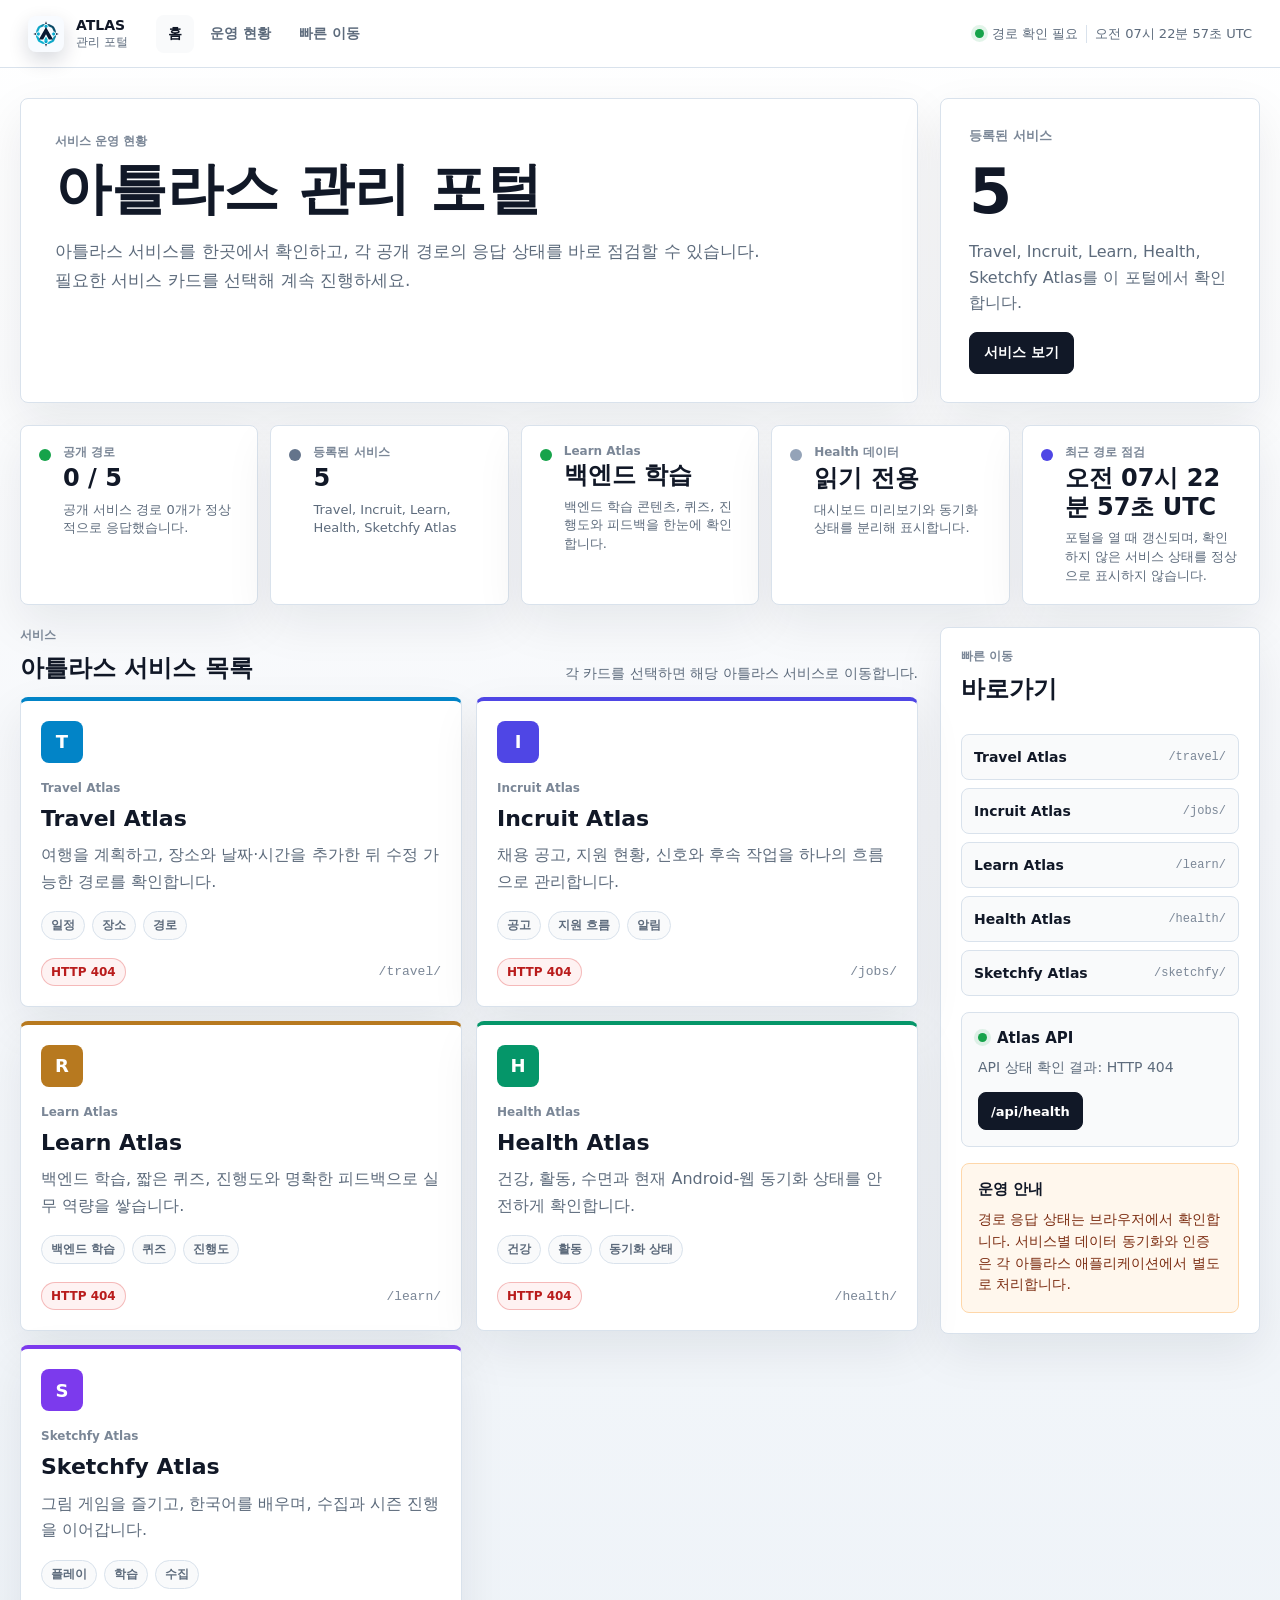
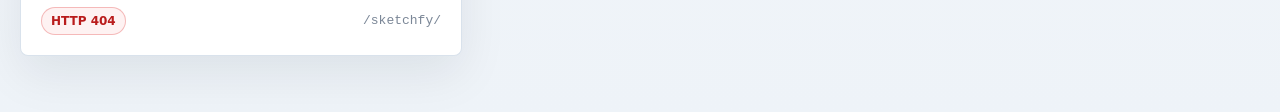
==== index.html @ e3f39efe "fix: link Learn Atlas to backend learning service" ====
<!doctype html>
<html lang="ko">
  <head>
    <meta charset="UTF-8" />
    <meta name="viewport" content="width=device-width, initial-scale=1.0" />
    <meta
      name="description"
      content="Travel, Incruit, Learn, Health, Sketchfy Atlas 서비스를 한곳에서 관리하는 포털입니다."
    />
    <title>Atlas Management | 아틀라스 관리 포털</title>
    <link rel="icon" type="image/svg+xml" href="/atlas-mark.svg" />
    <link rel="apple-touch-icon" href="/atlas-mark.png" />
    <link rel="stylesheet" href="/atlas-management.css" />
  </head>
  <body>
    <header class="topbar" aria-label="아틀라스 관리 포털 탐색">
      <a class="brand" href="/" aria-label="Atlas Management 홈">
        <span class="brand-mark" aria-hidden="true"><img src="/atlas-mark.svg" alt="" /></span>
        <span>
          <strong>ATLAS</strong>
          <small>관리 포털</small>
        </span>
      </a>

      <nav class="nav-links" aria-label="포털 섹션">
        <a href="/" aria-current="page">홈</a>
        <a href="#operations">운영 현황</a>
        <a href="#quick-access">빠른 이동</a>
      </nav>

      <div class="topbar-meta" aria-label="시스템 상태">
        <span class="status-dot" aria-hidden="true"></span>
        <span id="portal-status">서비스 확인 중</span>
        <time id="checked-at" datetime="">—</time>
      </div>
    </header>

    <main class="shell">
      <section class="hero" aria-labelledby="page-title">
        <div class="hero-copy">
          <p class="eyebrow">서비스 운영 현황</p>
          <h1 id="page-title">아틀라스 관리 포털</h1>
          <p>
            아틀라스 서비스를 한곳에서 확인하고, 각 공개 경로의 응답 상태를 바로 점검할 수 있습니다.
            필요한 서비스 카드를 선택해 계속 진행하세요.
          </p>
        </div>

        <aside class="hero-panel" aria-label="포털 요약">
          <span class="panel-label">등록된 서비스</span>
          <strong>5</strong>
          <p>Travel, Incruit, Learn, Health, Sketchfy Atlas를 이 포털에서 확인합니다.</p>
          <a href="#services">서비스 보기</a>
        </aside>
      </section>

      <section class="summary-grid" id="operations" aria-label="아틀라스 운영 요약">
        <article class="summary-card">
          <span class="summary-icon is-ok" aria-hidden="true"></span>
          <div>
            <small>공개 경로</small>
            <strong id="route-summary">확인 중</strong>
            <p id="route-summary-detail">아틀라스 공개 경로 5개를 확인하고 있습니다.</p>
          </div>
        </article>
        <article class="summary-card">
          <span class="summary-icon" aria-hidden="true"></span>
          <div>
            <small>등록된 서비스</small>
            <strong>5</strong>
            <p>Travel, Incruit, Learn, Health, Sketchfy Atlas</p>
          </div>
        </article>
        <article class="summary-card">
          <span class="summary-icon is-running" aria-hidden="true"></span>
          <div>
            <small>Learn Atlas</small>
            <strong>백엔드 학습</strong>
            <p>백엔드 학습 콘텐츠, 퀴즈, 진행도와 피드백을 한눈에 확인합니다.</p>
          </div>
        </article>
        <article class="summary-card">
          <span class="summary-icon is-idle" aria-hidden="true"></span>
          <div>
            <small>Health 데이터</small>
            <strong>읽기 전용</strong>
            <p>대시보드 미리보기와 동기화 상태를 분리해 표시합니다.</p>
          </div>
        </article>
        <article class="summary-card">
          <span class="summary-icon is-clock" aria-hidden="true"></span>
          <div>
            <small>최근 경로 점검</small>
            <strong id="last-check-summary">—</strong>
            <p>포털을 열 때 갱신되며, 확인하지 않은 서비스 상태를 정상으로 표시하지 않습니다.</p>
          </div>
        </article>
      </section>

      <section class="content-layout" aria-label="아틀라스 서비스와 빠른 이동">
        <section class="services" id="services" aria-labelledby="services-title">
          <div class="section-heading">
            <div>
              <p class="eyebrow">서비스</p>
              <h2 id="services-title">아틀라스 서비스 목록</h2>
            </div>
            <span>각 카드를 선택하면 해당 아틀라스 서비스로 이동합니다.</span>
          </div>

          <div class="service-grid">
            <a class="service-card travel" href="/travel/" data-service-url="/travel/" aria-label="Travel Atlas 열기">
              <span class="service-mark" aria-hidden="true">T</span>
              <div class="service-body">
                <small>Travel Atlas</small>
                <h3>Travel Atlas</h3>
                <p>여행을 계획하고, 장소와 날짜·시간을 추가한 뒤 수정 가능한 경로를 확인합니다.</p>
                <ul aria-label="Travel Atlas 기능">
                  <li>일정</li>
                  <li>장소</li>
                  <li>경로</li>
                </ul>
              </div>
              <div class="service-meta">
                <span class="badge service-state">확인 중</span>
                <span class="path">/travel/</span>
              </div>
            </a>

            <a class="service-card incruit" href="/jobs/" data-service-url="/jobs/" aria-label="Incruit Atlas 채용 공고 열기">
              <span class="service-mark" aria-hidden="true">I</span>
              <div class="service-body">
                <small>Incruit Atlas</small>
                <h3>Incruit Atlas</h3>
                <p>채용 공고, 지원 현황, 신호와 후속 작업을 하나의 흐름으로 관리합니다.</p>
                <ul aria-label="Incruit Atlas 기능">
                  <li>공고</li>
                  <li>지원 흐름</li>
                  <li>알림</li>
                </ul>
              </div>
              <div class="service-meta">
                <span class="badge service-state">확인 중</span>
                <span class="path">/jobs/</span>
              </div>
            </a>

            <a class="service-card learn" href="/learn/" data-service-url="/learn/" aria-label="Learn Atlas 열기">
              <span class="service-mark" aria-hidden="true">R</span>
              <div class="service-body">
                <small>Learn Atlas</small>
                <h3>Learn Atlas</h3>
                <p>백엔드 학습, 짧은 퀴즈, 진행도와 명확한 피드백으로 실무 역량을 쌓습니다.</p>
                <ul aria-label="Learn Atlas 기능">
                  <li>백엔드 학습</li>
                  <li>퀴즈</li>
                  <li>진행도</li>
                </ul>
              </div>
              <div class="service-meta">
                <span class="badge service-state">확인 중</span>
                <span class="path">/learn/</span>
              </div>
            </a>

            <a class="service-card health" href="/health/" data-service-url="/health/" aria-label="Health Atlas 열기">
              <span class="service-mark" aria-hidden="true">H</span>
              <div class="service-body">
                <small>Health Atlas</small>
                <h3>Health Atlas</h3>
                <p>건강, 활동, 수면과 현재 Android-웹 동기화 상태를 안전하게 확인합니다.</p>
                <ul aria-label="Health Atlas 기능">
                  <li>건강</li>
                  <li>활동</li>
                  <li>동기화 상태</li>
                </ul>
              </div>
              <div class="service-meta">
                <span class="badge service-state">확인 중</span>
                <span class="path">/health/</span>
              </div>
            </a>

            <a class="service-card sketchfy" href="/sketchfy/" data-service-url="/sketchfy/" aria-label="Sketchfy Atlas 열기">
              <span class="service-mark" aria-hidden="true">S</span>
              <div class="service-body">
                <small>Sketchfy Atlas</small>
                <h3>Sketchfy Atlas</h3>
                <p>그림 게임을 즐기고, 한국어를 배우며, 수집과 시즌 진행을 이어갑니다.</p>
                <ul aria-label="Sketchfy Atlas 기능">
                  <li>플레이</li>
                  <li>학습</li>
                  <li>수집</li>
                </ul>
              </div>
              <div class="service-meta">
                <span class="badge service-state">확인 중</span>
                <span class="path">/sketchfy/</span>
              </div>
            </a>
          </div>
        </section>

        <aside class="quick-panel" id="quick-access" aria-labelledby="quick-title">
          <div class="section-heading compact">
            <div>
              <p class="eyebrow">빠른 이동</p>
              <h2 id="quick-title">바로가기</h2>
            </div>
          </div>

          <div class="quick-list" aria-label="빠른 서비스 링크">
            <a href="/travel/"><span>Travel Atlas</span><em>/travel/</em></a>
            <a href="/jobs/" aria-label="Incruit Atlas 채용 공고 열기"><span>Incruit Atlas</span><em>/jobs/</em></a>
            <a href="/learn/"><span>Learn Atlas</span><em>/learn/</em></a>
            <a href="/health/"><span>Health Atlas</span><em>/health/</em></a>
            <a href="/sketchfy/"><span>Sketchfy Atlas</span><em>/sketchfy/</em></a>
          </div>

          <div class="api-card" aria-label="Atlas API 상태">
            <div>
              <span class="status-dot" aria-hidden="true"></span>
              <strong>Atlas API</strong>
            </div>
            <p id="api-status">API 상태를 확인하고 있습니다.</p>
            <a href="/api/health">/api/health</a>
          </div>

          <div class="planned-card" aria-label="운영 안내">
            <strong>운영 안내</strong>
            <p>
              경로 응답 상태는 브라우저에서 확인합니다. 서비스별 데이터 동기화와 인증은
              각 아틀라스 애플리케이션에서 별도로 처리합니다.
            </p>
          </div>
        </aside>
      </section>
    </main>

    <script>
      const serviceCards = [...document.querySelectorAll('[data-service-url]')];
      const checkedAt = document.querySelector('#checked-at');
      const lastCheckSummary = document.querySelector('#last-check-summary');
      const routeSummary = document.querySelector('#route-summary');
      const routeSummaryDetail = document.querySelector('#route-summary-detail');
      const portalStatus = document.querySelector('#portal-status');
      const apiStatus = document.querySelector('#api-status');

      const formatCheckTime = () =>
        new Intl.DateTimeFormat('ko-KR', {
          hour: '2-digit',
          minute: '2-digit',
          second: '2-digit',
          timeZoneName: 'short',
        }).format(new Date());

      async function checkRoute(card) {
        const state = card.querySelector('.service-state');
        try {
          const response = await fetch(card.dataset.serviceUrl, {
            method: 'HEAD',
            cache: 'no-store',
            redirect: 'follow',
          });
          const available = response.ok;
          state.textContent = available ? '사용 가능' : `HTTP ${response.status}`;
          state.classList.toggle('is-unavailable', !available);
          return available;
        } catch {
          state.textContent = '연결 불가';
          state.classList.add('is-unavailable');
          return false;
        }
      }

      async function checkPortal() {
        const results = await Promise.all(serviceCards.map(checkRoute));
        const available = results.filter(Boolean).length;
        const checkTime = formatCheckTime();
        routeSummary.textContent = `${available} / ${serviceCards.length}`;
        routeSummaryDetail.textContent = `공개 서비스 경로 ${available}개가 정상적으로 응답했습니다.`;
        portalStatus.textContent = available === serviceCards.length ? '모든 경로 사용 가능' : '경로 확인 필요';
        checkedAt.textContent = checkTime;
        checkedAt.dateTime = new Date().toISOString();
        lastCheckSummary.textContent = checkTime;

        try {
          const response = await fetch('/api/health', { cache: 'no-store' });
          apiStatus.textContent = response.ok ? 'API 상태 확인이 정상적으로 완료됐습니다.' : `API 상태 확인 결과: HTTP ${response.status}`;
        } catch {
          apiStatus.textContent = '이 브라우저에서 API 상태를 확인할 수 없습니다.';
        }
      }

      document.querySelectorAll('.nav-links a[href^="#"]').forEach((link) => {
        link.addEventListener('click', (event) => {
          const target = document.querySelector(link.getAttribute('href'));
          if (!target) return;
          event.preventDefault();
          target.scrollIntoView({ behavior: 'smooth', block: 'start' });
        });
      });

      checkPortal();
    </script>
  </body>
</html>
---- atlas-management.css ----
:root {
  color-scheme: light;
  --bg: #f6f8fb;
  --surface: #ffffff;
  --surface-soft: #f9fafb;
  --line: #d9e2ec;
  --line-strong: #c8d4e1;
  --text: #111827;
  --muted: #5d6b7c;
  --muted-light: #7b8797;
  --sky: #0284c7;
  --amber: #b7791f;
  --emerald: #059669;
  --indigo: #4f46e5;
  --ok: #16a34a;
  --shadow: 0 18px 48px rgba(15, 23, 42, 0.08);
}

* {
  box-sizing: border-box;
}

html {
  scroll-behavior: smooth;
}

body {
  margin: 0;
  min-height: 100vh;
  font-family:
    Inter,
    "Noto Sans KR",
    system-ui,
    -apple-system,
    "Segoe UI",
    sans-serif;
  color: var(--text);
  background:
    linear-gradient(180deg, #ffffff 0%, var(--bg) 48%, #eef3f8 100%);
}

a {
  color: inherit;
  text-decoration: none;
}

.topbar {
  position: sticky;
  top: 0;
  z-index: 10;
  min-height: 68px;
  padding: 0 28px;
  display: grid;
  grid-template-columns: auto 1fr auto;
  gap: 28px;
  align-items: center;
  border-bottom: 1px solid var(--line);
  background: rgba(255, 255, 255, 0.92);
  backdrop-filter: blur(16px);
}

.brand {
  display: inline-flex;
  align-items: center;
  gap: 12px;
  min-width: 0;
}

.brand-mark,
.service-mark {
  display: grid;
  place-items: center;
  color: #ffffff;
  font-weight: 800;
}

.brand-mark {
  width: 36px;
  height: 36px;
  border-radius: 8px;
  background: #f8fbff;
  box-shadow: 0 8px 20px rgba(7, 21, 47, 0.16);
  overflow: hidden;
}

.brand-mark img {
  width: 30px;
  height: 30px;
  display: block;
}

.brand strong,
.brand small {
  display: block;
  line-height: 1.1;
}

.brand strong {
  font-size: 14px;
  letter-spacing: 0;
}

.brand small {
  margin-top: 3px;
  color: var(--muted);
  font-size: 12px;
}

.nav-links {
  display: flex;
  align-items: center;
  gap: 4px;
  min-width: 0;
}

.nav-links a {
  min-height: 38px;
  padding: 10px 12px;
  border-radius: 8px;
  color: var(--muted);
  font-size: 14px;
  font-weight: 700;
}

.nav-links a:hover,
.nav-links a:focus-visible,
.nav-links a[aria-current="page"] {
  color: var(--text);
  background: var(--surface-soft);
}

.topbar-meta {
  display: inline-flex;
  align-items: center;
  gap: 8px;
  color: var(--muted);
  font-size: 13px;
  white-space: nowrap;
}

.topbar-meta time {
  padding-left: 8px;
  border-left: 1px solid var(--line);
}

.status-dot {
  width: 9px;
  height: 9px;
  border-radius: 999px;
  background: var(--ok);
  box-shadow: 0 0 0 4px rgba(22, 163, 74, 0.12);
}

.shell {
  width: min(1240px, calc(100% - 32px));
  margin: 0 auto;
  padding: 30px 0 56px;
  display: grid;
  gap: 22px;
}

.hero {
  display: grid;
  grid-template-columns: minmax(0, 1fr) 320px;
  gap: 22px;
  align-items: stretch;
}

.hero-copy,
.hero-panel,
.summary-card,
.service-card,
.quick-panel {
  border: 1px solid var(--line);
  border-radius: 8px;
  background: var(--surface);
  box-shadow: var(--shadow);
}

.hero-copy {
  padding: 34px;
}

.eyebrow {
  margin: 0 0 10px;
  color: var(--muted-light);
  font-size: 12px;
  font-weight: 800;
  letter-spacing: 0;
  text-transform: uppercase;
}

h1,
h2,
h3,
p {
  overflow-wrap: anywhere;
}

h1 {
  margin: 0;
  font-size: clamp(34px, 5vw, 56px);
  line-height: 1.05;
  letter-spacing: 0;
}

.hero-copy p:last-child {
  max-width: 720px;
  margin: 18px 0 0;
  color: var(--muted);
  font-size: 17px;
  line-height: 1.7;
}

.hero-panel {
  padding: 28px;
  display: flex;
  flex-direction: column;
  justify-content: space-between;
  gap: 16px;
}

.panel-label {
  color: var(--muted-light);
  font-size: 13px;
  font-weight: 800;
}

.hero-panel strong {
  display: block;
  font-size: 62px;
  line-height: 1;
}

.hero-panel p {
  margin: 0;
  color: var(--muted);
  line-height: 1.6;
}

.hero-panel a,
.api-card a {
  display: inline-flex;
  align-items: center;
  justify-content: center;
  min-height: 42px;
  width: fit-content;
  padding: 0 14px;
  border-radius: 8px;
  border: 1px solid #111827;
  background: #111827;
  color: #ffffff;
  font-size: 14px;
  font-weight: 800;
}

.summary-grid {
  display: grid;
  grid-template-columns: repeat(5, minmax(0, 1fr));
  gap: 12px;
}

.summary-card {
  min-height: 116px;
  padding: 18px;
  display: grid;
  grid-template-columns: auto 1fr;
  gap: 12px;
  align-items: start;
}

.summary-icon {
  width: 12px;
  height: 12px;
  margin-top: 5px;
  border-radius: 999px;
  background: #64748b;
}

.summary-icon.is-ok,
.summary-icon.is-running {
  background: var(--ok);
}

.summary-icon.is-idle {
  background: #94a3b8;
}

.summary-icon.is-clock {
  background: var(--indigo);
}

.summary-card small,
.service-body small {
  display: block;
  color: var(--muted-light);
  font-size: 12px;
  font-weight: 800;
  letter-spacing: 0;
}

.summary-card strong {
  display: block;
  margin-top: 3px;
  font-size: 24px;
  line-height: 1.2;
}

.summary-card p {
  margin: 8px 0 0;
  color: var(--muted);
  font-size: 13px;
  line-height: 1.45;
}

.content-layout {
  display: grid;
  grid-template-columns: minmax(0, 1fr) 320px;
  gap: 22px;
  align-items: start;
}

.services {
  min-width: 0;
}

.section-heading {
  margin-bottom: 14px;
  display: flex;
  justify-content: space-between;
  gap: 16px;
  align-items: end;
}

.section-heading h2 {
  margin: 0;
  font-size: 24px;
  line-height: 1.2;
}

.section-heading > span {
  color: var(--muted);
  font-size: 14px;
  text-align: right;
}

.section-heading.compact {
  display: block;
}

.service-grid {
  display: grid;
  grid-template-columns: repeat(2, minmax(0, 1fr));
  gap: 14px;
}

.service-card {
  --accent: #64748b;
  position: relative;
  min-height: 242px;
  padding: 20px;
  display: flex;
  flex-direction: column;
  justify-content: space-between;
  gap: 18px;
  border-top: 4px solid var(--accent);
  transition:
    transform 0.16s ease,
    border-color 0.16s ease,
    box-shadow 0.16s ease;
}

.service-card:hover {
  transform: translateY(-3px);
  border-color: var(--accent);
  box-shadow: 0 22px 54px rgba(15, 23, 42, 0.12);
}

.service-card:focus-visible,
.hero-panel a:focus-visible,
.api-card a:focus-visible,
.quick-list a:focus-visible {
  outline: 3px solid rgba(37, 99, 235, 0.22);
  outline-offset: 3px;
}

.service-card.travel {
  --accent: var(--sky);
}

.service-card.learn {
  --accent: var(--amber);
}

.service-card.health {
  --accent: var(--emerald);
}

.service-card.incruit {
  --accent: var(--indigo);
}

.service-card.sketchfy {
  --accent: #7c3aed;
}

.service-mark {
  width: 42px;
  height: 42px;
  border-radius: 8px;
  background: var(--accent);
  font-size: 18px;
}

.service-body h3 {
  margin: 10px 0 10px;
  font-size: 22px;
  line-height: 1.25;
  letter-spacing: 0;
}

.service-body p {
  margin: 0;
  color: var(--muted);
  line-height: 1.65;
}

.service-body ul {
  margin: 16px 0 0;
  padding: 0;
  display: flex;
  flex-wrap: wrap;
  gap: 7px;
  list-style: none;
}

.service-body li {
  padding: 5px 9px;
  border: 1px solid var(--line);
  border-radius: 999px;
  color: var(--muted);
  background: var(--surface-soft);
  font-size: 12px;
  font-weight: 700;
}

.service-meta {
  display: flex;
  justify-content: space-between;
  gap: 12px;
  align-items: center;
}

.badge {
  display: inline-flex;
  align-items: center;
  min-height: 28px;
  padding: 0 9px;
  border-radius: 999px;
  border: 1px solid rgba(22, 163, 74, 0.25);
  color: #166534;
  background: #f0fdf4;
  font-size: 12px;
  font-weight: 800;
}

.service-state {
  border-color: rgba(100, 116, 139, 0.24);
  color: #475569;
  background: #f8fafc;
}

.service-state.is-unavailable {
  border-color: rgba(220, 38, 38, 0.28);
  color: #b91c1c;
  background: #fef2f2;
}

.path {
  color: var(--muted-light);
  font-size: 13px;
  font-family: ui-monospace, SFMono-Regular, Menlo, monospace;
}

.quick-panel {
  padding: 20px;
  display: grid;
  gap: 16px;
}

.quick-list {
  display: grid;
  gap: 8px;
}

.quick-list a {
  min-height: 46px;
  padding: 11px 12px;
  display: flex;
  justify-content: space-between;
  gap: 12px;
  align-items: center;
  border: 1px solid var(--line);
  border-radius: 8px;
  background: var(--surface-soft);
}

.quick-list a:hover {
  border-color: var(--line-strong);
  background: #ffffff;
}

.quick-list span {
  font-size: 14px;
  font-weight: 800;
}

.quick-list em {
  color: var(--muted-light);
  font-size: 12px;
  font-style: normal;
  font-family: ui-monospace, SFMono-Regular, Menlo, monospace;
}

.api-card,
.planned-card {
  padding: 16px;
  border: 1px solid var(--line);
  border-radius: 8px;
  background: var(--surface-soft);
}

.api-card div {
  display: flex;
  align-items: center;
  gap: 10px;
}

.api-card strong,
.planned-card strong {
  display: block;
  font-size: 15px;
}

.api-card p,
.planned-card p {
  margin: 10px 0 14px;
  color: var(--muted);
  font-size: 14px;
  line-height: 1.55;
}

.api-card a {
  min-height: 38px;
  padding: 0 12px;
  font-size: 13px;
}

.planned-card {
  background: #fff7ed;
  border-color: #fed7aa;
}

.planned-card p {
  margin-bottom: 0;
  color: #7c2d12;
}

@media (max-width: 1120px) {
  .summary-grid {
    grid-template-columns: repeat(3, minmax(0, 1fr));
  }

  .content-layout {
    grid-template-columns: 1fr;
  }

  .quick-panel {
    grid-template-columns: repeat(3, minmax(0, 1fr));
  }

  .quick-panel .section-heading {
    grid-column: 1 / -1;
  }
}

@media (max-width: 860px) {
  .topbar {
    position: static;
    grid-template-columns: 1fr;
    gap: 12px;
    padding: 16px;
  }

  .nav-links {
    overflow-x: auto;
    padding-bottom: 2px;
  }

  .nav-links a {
    white-space: nowrap;
  }

  .topbar-meta {
    justify-content: space-between;
    width: 100%;
    white-space: normal;
  }

  .shell {
    width: min(100% - 24px, 1240px);
    padding: 18px 0 42px;
  }

  .hero,
  .service-grid,
  .summary-grid,
  .quick-panel {
    grid-template-columns: 1fr;
  }

  .hero-copy,
  .hero-panel {
    padding: 22px;
  }

  .hero-panel {
    min-height: 190px;
  }

  .section-heading {
    align-items: start;
    flex-direction: column;
  }

  .section-heading > span {
    text-align: left;
  }
}

@media (max-width: 480px) {
  .topbar-meta time {
    display: none;
  }

  h1 {
    font-size: 34px;
  }

  .hero-copy p:last-child {
    font-size: 15px;
  }

  .summary-card,
  .service-card,
  .quick-panel {
    padding: 16px;
  }

  .service-meta,
  .quick-list a {
    align-items: flex-start;
    flex-direction: column;
  }
}
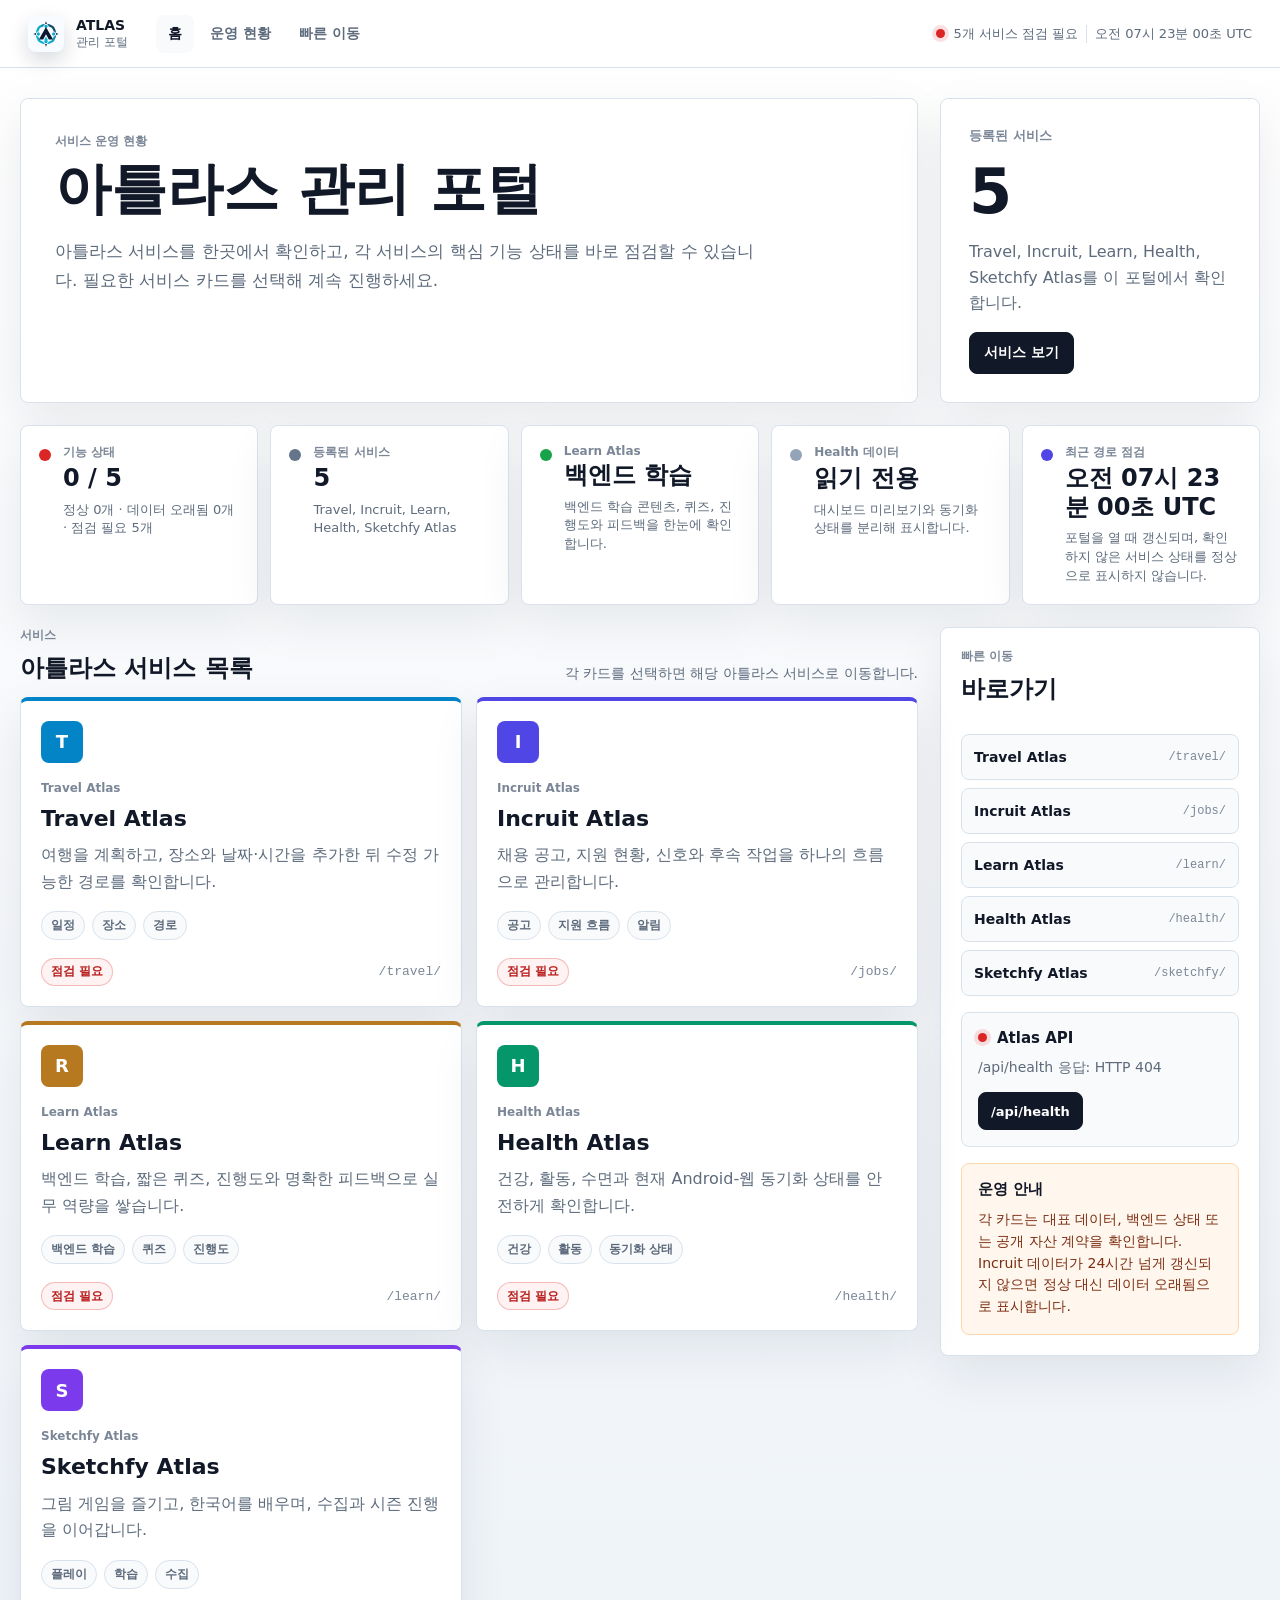
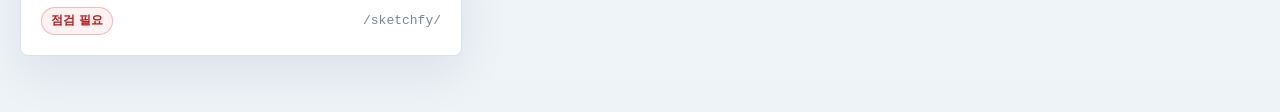
==== commit 3e51180e: "fix: replace portal route checks with functional probes" ====
--- a/index.html
+++ b/index.html
@@ -29,7 +29,7 @@
       </nav>
 
       <div class="topbar-meta" aria-label="시스템 상태">
-        <span class="status-dot" aria-hidden="true"></span>
+        <span class="status-dot" id="portal-status-dot" aria-hidden="true"></span>
         <span id="portal-status">서비스 확인 중</span>
         <time id="checked-at" datetime="">—</time>
       </div>
@@ -41,7 +41,7 @@
           <p class="eyebrow">서비스 운영 현황</p>
           <h1 id="page-title">아틀라스 관리 포털</h1>
           <p>
-            아틀라스 서비스를 한곳에서 확인하고, 각 공개 경로의 응답 상태를 바로 점검할 수 있습니다.
+            아틀라스 서비스를 한곳에서 확인하고, 각 서비스의 핵심 기능 상태를 바로 점검할 수 있습니다.
             필요한 서비스 카드를 선택해 계속 진행하세요.
           </p>
         </div>
@@ -56,11 +56,11 @@
 
       <section class="summary-grid" id="operations" aria-label="아틀라스 운영 요약">
         <article class="summary-card">
-          <span class="summary-icon is-ok" aria-hidden="true"></span>
-          <div>
-            <small>공개 경로</small>
+          <span class="summary-icon" id="route-summary-icon" aria-hidden="true"></span>
+          <div>
+            <small>기능 상태</small>
             <strong id="route-summary">확인 중</strong>
-            <p id="route-summary-detail">아틀라스 공개 경로 5개를 확인하고 있습니다.</p>
+            <p id="route-summary-detail">아틀라스 서비스 기능 probe 5개를 확인하고 있습니다.</p>
           </div>
         </article>
         <article class="summary-card">
@@ -108,7 +108,7 @@
           </div>
 
           <div class="service-grid">
-            <a class="service-card travel" href="/travel/" data-service-url="/travel/" aria-label="Travel Atlas 열기">
+            <a class="service-card travel" href="/travel/" data-service-id="travel" aria-label="Travel Atlas 열기">
               <span class="service-mark" aria-hidden="true">T</span>
               <div class="service-body">
                 <small>Travel Atlas</small>
@@ -126,7 +126,7 @@
               </div>
             </a>
 
-            <a class="service-card incruit" href="/jobs/" data-service-url="/jobs/" aria-label="Incruit Atlas 채용 공고 열기">
+            <a class="service-card incruit" href="/jobs/" data-service-id="incruit" aria-label="Incruit Atlas 채용 공고 열기">
               <span class="service-mark" aria-hidden="true">I</span>
               <div class="service-body">
                 <small>Incruit Atlas</small>
@@ -144,7 +144,7 @@
               </div>
             </a>
 
-            <a class="service-card learn" href="/learn/" data-service-url="/learn/" aria-label="Learn Atlas 열기">
+            <a class="service-card learn" href="/learn/" data-service-id="learn" aria-label="Learn Atlas 열기">
               <span class="service-mark" aria-hidden="true">R</span>
               <div class="service-body">
                 <small>Learn Atlas</small>
@@ -162,7 +162,7 @@
               </div>
             </a>
 
-            <a class="service-card health" href="/health/" data-service-url="/health/" aria-label="Health Atlas 열기">
+            <a class="service-card health" href="/health/" data-service-id="health" aria-label="Health Atlas 열기">
               <span class="service-mark" aria-hidden="true">H</span>
               <div class="service-body">
                 <small>Health Atlas</small>
@@ -180,7 +180,7 @@
               </div>
             </a>
 
-            <a class="service-card sketchfy" href="/sketchfy/" data-service-url="/sketchfy/" aria-label="Sketchfy Atlas 열기">
+            <a class="service-card sketchfy" href="/sketchfy/" data-service-id="sketchfy" aria-label="Sketchfy Atlas 열기">
               <span class="service-mark" aria-hidden="true">S</span>
               <div class="service-body">
                 <small>Sketchfy Atlas</small>
@@ -218,7 +218,7 @@
 
           <div class="api-card" aria-label="Atlas API 상태">
             <div>
-              <span class="status-dot" aria-hidden="true"></span>
+              <span class="status-dot" id="api-status-dot" aria-hidden="true"></span>
               <strong>Atlas API</strong>
             </div>
             <p id="api-status">API 상태를 확인하고 있습니다.</p>
@@ -228,79 +228,14 @@
           <div class="planned-card" aria-label="운영 안내">
             <strong>운영 안내</strong>
             <p>
-              경로 응답 상태는 브라우저에서 확인합니다. 서비스별 데이터 동기화와 인증은
-              각 아틀라스 애플리케이션에서 별도로 처리합니다.
+              각 카드는 대표 데이터, 백엔드 상태 또는 공개 자산 계약을 확인합니다. Incruit 데이터가
+              24시간 넘게 갱신되지 않으면 정상 대신 데이터 오래됨으로 표시합니다.
             </p>
           </div>
         </aside>
       </section>
     </main>
 
-    <script>
-      const serviceCards = [...document.querySelectorAll('[data-service-url]')];
-      const checkedAt = document.querySelector('#checked-at');
-      const lastCheckSummary = document.querySelector('#last-check-summary');
-      const routeSummary = document.querySelector('#route-summary');
-      const routeSummaryDetail = document.querySelector('#route-summary-detail');
-      const portalStatus = document.querySelector('#portal-status');
-      const apiStatus = document.querySelector('#api-status');
-
-      const formatCheckTime = () =>
-        new Intl.DateTimeFormat('ko-KR', {
-          hour: '2-digit',
-          minute: '2-digit',
-          second: '2-digit',
-          timeZoneName: 'short',
-        }).format(new Date());
-
-      async function checkRoute(card) {
-        const state = card.querySelector('.service-state');
-        try {
-          const response = await fetch(card.dataset.serviceUrl, {
-            method: 'HEAD',
-            cache: 'no-store',
-            redirect: 'follow',
-          });
-          const available = response.ok;
-          state.textContent = available ? '사용 가능' : `HTTP ${response.status}`;
-          state.classList.toggle('is-unavailable', !available);
-          return available;
-        } catch {
-          state.textContent = '연결 불가';
-          state.classList.add('is-unavailable');
-          return false;
-        }
-      }
-
-      async function checkPortal() {
-        const results = await Promise.all(serviceCards.map(checkRoute));
-        const available = results.filter(Boolean).length;
-        const checkTime = formatCheckTime();
-        routeSummary.textContent = `${available} / ${serviceCards.length}`;
-        routeSummaryDetail.textContent = `공개 서비스 경로 ${available}개가 정상적으로 응답했습니다.`;
-        portalStatus.textContent = available === serviceCards.length ? '모든 경로 사용 가능' : '경로 확인 필요';
-        checkedAt.textContent = checkTime;
-        checkedAt.dateTime = new Date().toISOString();
-        lastCheckSummary.textContent = checkTime;
-
-        try {
-          const response = await fetch('/api/health', { cache: 'no-store' });
-          apiStatus.textContent = response.ok ? 'API 상태 확인이 정상적으로 완료됐습니다.' : `API 상태 확인 결과: HTTP ${response.status}`;
-        } catch {
-          apiStatus.textContent = '이 브라우저에서 API 상태를 확인할 수 없습니다.';
-        }
-      }
-
-      document.querySelectorAll('.nav-links a[href^="#"]').forEach((link) => {
-        link.addEventListener('click', (event) => {
-          const target = document.querySelector(link.getAttribute('href'));
-          if (!target) return;
-          event.preventDefault();
-          target.scrollIntoView({ behavior: 'smooth', block: 'start' });
-        });
-      });
-
-      checkPortal();
-    </script>
+    <script type="module" src="/atlas-management.js"></script>
   </body>
 </html>
--- a/atlas-management.css
+++ b/atlas-management.css
@@ -147,8 +147,23 @@
   width: 9px;
   height: 9px;
   border-radius: 999px;
+  background: #64748b;
+  box-shadow: 0 0 0 4px rgba(100, 116, 139, 0.12);
+}
+
+.status-dot.is-ok {
   background: var(--ok);
   box-shadow: 0 0 0 4px rgba(22, 163, 74, 0.12);
+}
+
+.status-dot.is-warning {
+  background: #d97706;
+  box-shadow: 0 0 0 4px rgba(217, 119, 6, 0.14);
+}
+
+.status-dot.is-error {
+  background: #dc2626;
+  box-shadow: 0 0 0 4px rgba(220, 38, 38, 0.14);
 }
 
 .shell {
@@ -286,6 +301,14 @@
   background: #94a3b8;
 }
 
+.summary-icon.is-warning {
+  background: #d97706;
+}
+
+.summary-icon.is-error {
+  background: #dc2626;
+}
+
 .summary-icon.is-clock {
   background: var(--indigo);
 }
@@ -476,6 +499,12 @@
   background: #fef2f2;
 }
 
+.service-state.is-stale {
+  border-color: rgba(217, 119, 6, 0.32);
+  color: #92400e;
+  background: #fffbeb;
+}
+
 .path {
   color: var(--muted-light);
   font-size: 13px;
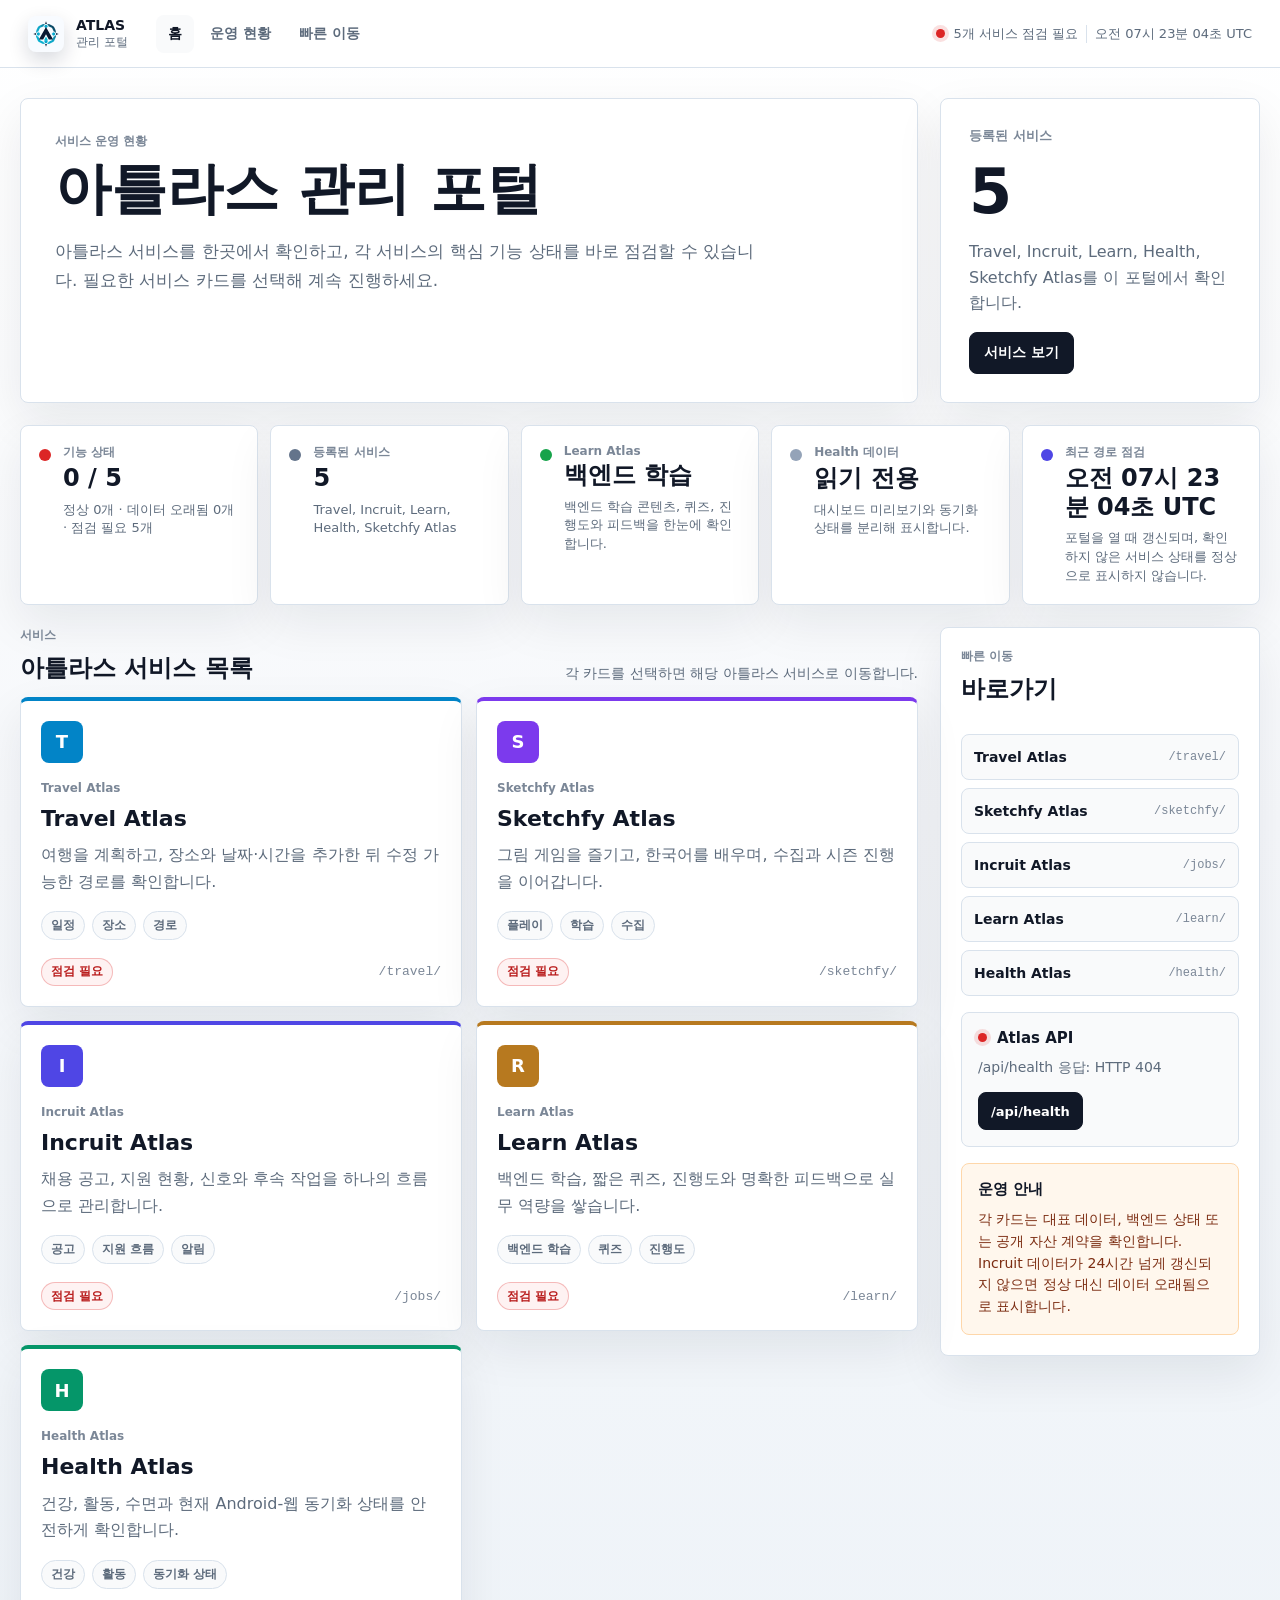
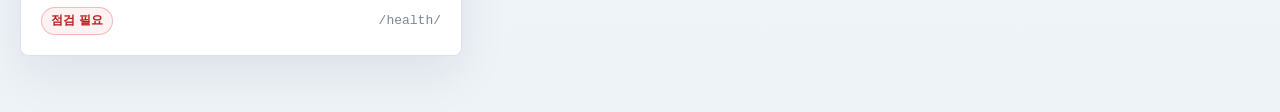
==== commit 4b87efd6: "fix: show Sketchfy second in Atlas portal" ====
--- a/index.html
+++ b/index.html
@@ -126,6 +126,24 @@
               </div>
             </a>
 
+            <a class="service-card sketchfy" href="/sketchfy/" data-service-id="sketchfy" aria-label="Sketchfy Atlas 열기">
+              <span class="service-mark" aria-hidden="true">S</span>
+              <div class="service-body">
+                <small>Sketchfy Atlas</small>
+                <h3>Sketchfy Atlas</h3>
+                <p>그림 게임을 즐기고, 한국어를 배우며, 수집과 시즌 진행을 이어갑니다.</p>
+                <ul aria-label="Sketchfy Atlas 기능">
+                  <li>플레이</li>
+                  <li>학습</li>
+                  <li>수집</li>
+                </ul>
+              </div>
+              <div class="service-meta">
+                <span class="badge service-state">확인 중</span>
+                <span class="path">/sketchfy/</span>
+              </div>
+            </a>
+
             <a class="service-card incruit" href="/jobs/" data-service-id="incruit" aria-label="Incruit Atlas 채용 공고 열기">
               <span class="service-mark" aria-hidden="true">I</span>
               <div class="service-body">
@@ -180,23 +198,6 @@
               </div>
             </a>
 
-            <a class="service-card sketchfy" href="/sketchfy/" data-service-id="sketchfy" aria-label="Sketchfy Atlas 열기">
-              <span class="service-mark" aria-hidden="true">S</span>
-              <div class="service-body">
-                <small>Sketchfy Atlas</small>
-                <h3>Sketchfy Atlas</h3>
-                <p>그림 게임을 즐기고, 한국어를 배우며, 수집과 시즌 진행을 이어갑니다.</p>
-                <ul aria-label="Sketchfy Atlas 기능">
-                  <li>플레이</li>
-                  <li>학습</li>
-                  <li>수집</li>
-                </ul>
-              </div>
-              <div class="service-meta">
-                <span class="badge service-state">확인 중</span>
-                <span class="path">/sketchfy/</span>
-              </div>
-            </a>
           </div>
         </section>
 
@@ -210,10 +211,10 @@
 
           <div class="quick-list" aria-label="빠른 서비스 링크">
             <a href="/travel/"><span>Travel Atlas</span><em>/travel/</em></a>
+            <a href="/sketchfy/"><span>Sketchfy Atlas</span><em>/sketchfy/</em></a>
             <a href="/jobs/" aria-label="Incruit Atlas 채용 공고 열기"><span>Incruit Atlas</span><em>/jobs/</em></a>
             <a href="/learn/"><span>Learn Atlas</span><em>/learn/</em></a>
             <a href="/health/"><span>Health Atlas</span><em>/health/</em></a>
-            <a href="/sketchfy/"><span>Sketchfy Atlas</span><em>/sketchfy/</em></a>
           </div>
 
           <div class="api-card" aria-label="Atlas API 상태">
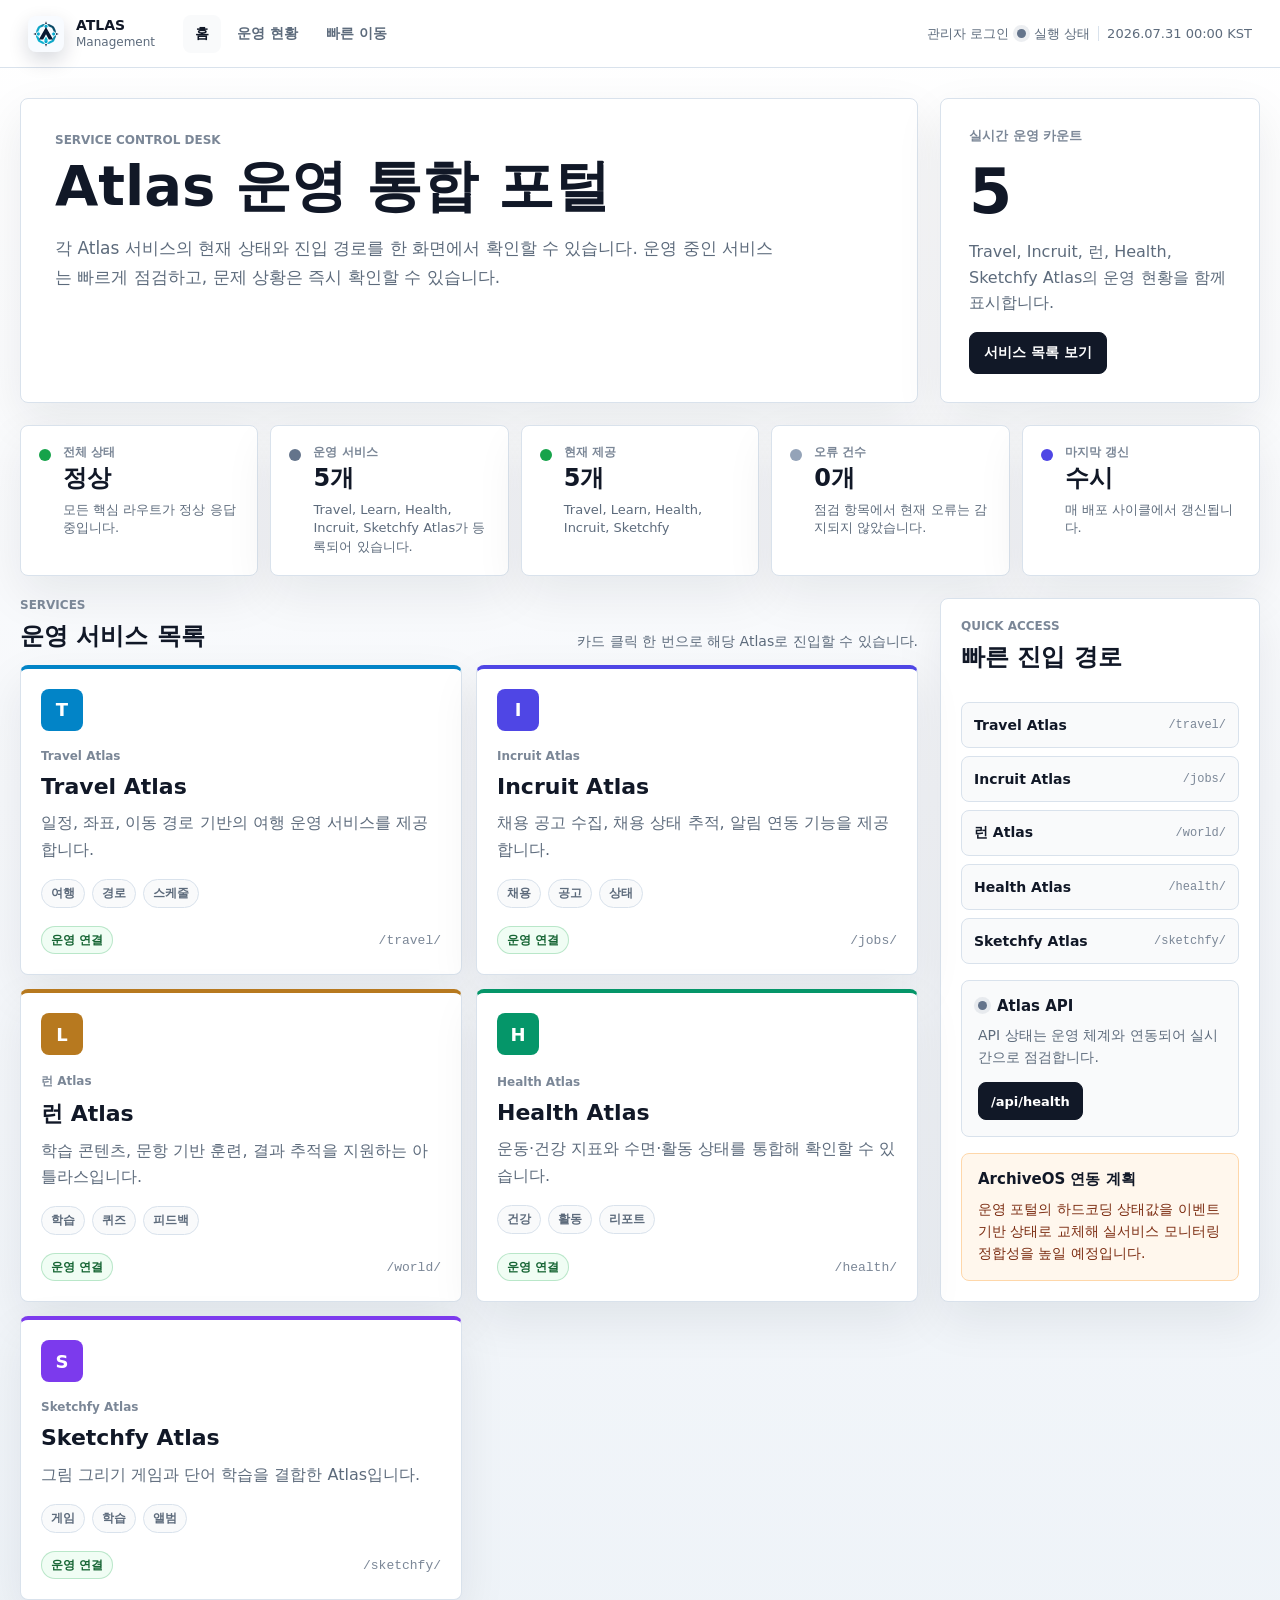
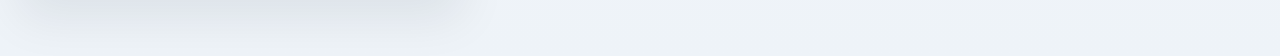
==== commit 33b3108f: "feat: add admin access entry point" ====
--- a/index.html
+++ b/index.html
@@ -5,238 +5,250 @@
     <meta name="viewport" content="width=device-width, initial-scale=1.0" />
     <meta
       name="description"
-      content="Travel, Incruit, Learn, Health, Sketchfy Atlas 서비스를 한곳에서 관리하는 포털입니다."
+      content="Atlas 운영을 한 곳에서 관리하는 통합 포털입니다. Travel, Incruit, 런, Health, Sketchfy Atlas의 상태와 진입 경로를 제공합니다."
     />
-    <title>Atlas Management | 아틀라스 관리 포털</title>
+    <title>Atlas Management</title>
     <link rel="icon" type="image/svg+xml" href="/atlas-mark.svg" />
     <link rel="apple-touch-icon" href="/atlas-mark.png" />
     <link rel="stylesheet" href="/atlas-management.css" />
+    <link rel="stylesheet" href="/atlas-admin-link.css" />
   </head>
   <body>
-    <header class="topbar" aria-label="아틀라스 관리 포털 탐색">
-      <a class="brand" href="/" aria-label="Atlas Management 홈">
+    <header class="topbar" aria-label="Atlas Management navigation">
+      <a class="brand" href="/" aria-label="Atlas Management home">
         <span class="brand-mark" aria-hidden="true"><img src="/atlas-mark.svg" alt="" /></span>
         <span>
           <strong>ATLAS</strong>
-          <small>관리 포털</small>
+          <small>Management</small>
         </span>
       </a>
 
-      <nav class="nav-links" aria-label="포털 섹션">
+      <nav class="nav-links" aria-label="Portal sections">
         <a href="/" aria-current="page">홈</a>
         <a href="#operations">운영 현황</a>
         <a href="#quick-access">빠른 이동</a>
       </nav>
 
-      <div class="topbar-meta" aria-label="시스템 상태">
-        <span class="status-dot" id="portal-status-dot" aria-hidden="true"></span>
-        <span id="portal-status">서비스 확인 중</span>
-        <time id="checked-at" datetime="">—</time>
+      <div class="topbar-meta" aria-label="System status and administration">
+        <a class="admin-login-link" href="/admin/" aria-label="Atlas 접속 로그 관리자 로그인">관리자 로그인</a>
+        <span class="status-dot" aria-hidden="true"></span>
+        <span>실행 상태</span>
+        <time datetime="2026-07-31T00:00:00+09:00">2026.07.31 00:00 KST</time>
       </div>
     </header>
 
     <main class="shell">
       <section class="hero" aria-labelledby="page-title">
         <div class="hero-copy">
-          <p class="eyebrow">서비스 운영 현황</p>
-          <h1 id="page-title">아틀라스 관리 포털</h1>
+          <p class="eyebrow">Service Control Desk</p>
+          <h1 id="page-title">Atlas 운영 통합 포털</h1>
           <p>
-            아틀라스 서비스를 한곳에서 확인하고, 각 서비스의 핵심 기능 상태를 바로 점검할 수 있습니다.
-            필요한 서비스 카드를 선택해 계속 진행하세요.
+            각 Atlas 서비스의 현재 상태와 진입 경로를 한 화면에서 확인할 수 있습니다.
+            운영 중인 서비스는 빠르게 점검하고, 문제 상황은 즉시 확인할 수 있습니다.
           </p>
         </div>
 
-        <aside class="hero-panel" aria-label="포털 요약">
-          <span class="panel-label">등록된 서비스</span>
+        <aside class="hero-panel" aria-label="Portal summary">
+          <span class="panel-label">실시간 운영 카운트</span>
           <strong>5</strong>
-          <p>Travel, Incruit, Learn, Health, Sketchfy Atlas를 이 포털에서 확인합니다.</p>
-          <a href="#services">서비스 보기</a>
+          <p>Travel, Incruit, 런, Health, Sketchfy Atlas의 운영 현황을 함께 표시합니다.</p>
+          <a href="#services">서비스 목록 보기</a>
         </aside>
       </section>
 
-      <section class="summary-grid" id="operations" aria-label="아틀라스 운영 요약">
-        <article class="summary-card">
-          <span class="summary-icon" id="route-summary-icon" aria-hidden="true"></span>
-          <div>
-            <small>기능 상태</small>
-            <strong id="route-summary">확인 중</strong>
-            <p id="route-summary-detail">아틀라스 서비스 기능 probe 5개를 확인하고 있습니다.</p>
+      <section class="summary-grid" id="operations" aria-label="Atlas operation summary">
+        <article class="summary-card">
+          <span class="summary-icon is-ok" aria-hidden="true"></span>
+          <div>
+            <small>전체 상태</small>
+            <strong>정상</strong>
+            <p>모든 핵심 라우트가 정상 응답 중입니다.</p>
           </div>
         </article>
         <article class="summary-card">
           <span class="summary-icon" aria-hidden="true"></span>
           <div>
-            <small>등록된 서비스</small>
-            <strong>5</strong>
-            <p>Travel, Incruit, Learn, Health, Sketchfy Atlas</p>
+            <small>운영 서비스</small>
+            <strong>5개</strong>
+            <p>Travel, Learn, Health, Incruit, Sketchfy Atlas가 등록되어 있습니다.</p>
           </div>
         </article>
         <article class="summary-card">
           <span class="summary-icon is-running" aria-hidden="true"></span>
           <div>
-            <small>Learn Atlas</small>
-            <strong>백엔드 학습</strong>
-            <p>백엔드 학습 콘텐츠, 퀴즈, 진행도와 피드백을 한눈에 확인합니다.</p>
+            <small>현재 제공</small>
+            <strong>5개</strong>
+            <p>Travel, Learn, Health, Incruit, Sketchfy</p>
           </div>
         </article>
         <article class="summary-card">
           <span class="summary-icon is-idle" aria-hidden="true"></span>
           <div>
-            <small>Health 데이터</small>
-            <strong>읽기 전용</strong>
-            <p>대시보드 미리보기와 동기화 상태를 분리해 표시합니다.</p>
+            <small>오류 건수</small>
+            <strong>0개</strong>
+            <p>점검 항목에서 현재 오류는 감지되지 않았습니다.</p>
           </div>
         </article>
         <article class="summary-card">
           <span class="summary-icon is-clock" aria-hidden="true"></span>
           <div>
-            <small>최근 경로 점검</small>
-            <strong id="last-check-summary">—</strong>
-            <p>포털을 열 때 갱신되며, 확인하지 않은 서비스 상태를 정상으로 표시하지 않습니다.</p>
+            <small>마지막 갱신</small>
+            <strong>수시</strong>
+            <p>매 배포 사이클에서 갱신됩니다.</p>
           </div>
         </article>
       </section>
 
-      <section class="content-layout" aria-label="아틀라스 서비스와 빠른 이동">
+      <section class="content-layout" aria-label="Atlas services and quick access">
         <section class="services" id="services" aria-labelledby="services-title">
           <div class="section-heading">
             <div>
-              <p class="eyebrow">서비스</p>
-              <h2 id="services-title">아틀라스 서비스 목록</h2>
+              <p class="eyebrow">Services</p>
+              <h2 id="services-title">운영 서비스 목록</h2>
             </div>
-            <span>각 카드를 선택하면 해당 아틀라스 서비스로 이동합니다.</span>
+            <span>카드 클릭 한 번으로 해당 Atlas로 진입할 수 있습니다.</span>
           </div>
 
           <div class="service-grid">
-            <a class="service-card travel" href="/travel/" data-service-id="travel" aria-label="Travel Atlas 열기">
+            <a class="service-card travel" href="/travel/" aria-label="Travel Atlas로 이동">
               <span class="service-mark" aria-hidden="true">T</span>
               <div class="service-body">
                 <small>Travel Atlas</small>
                 <h3>Travel Atlas</h3>
-                <p>여행을 계획하고, 장소와 날짜·시간을 추가한 뒤 수정 가능한 경로를 확인합니다.</p>
-                <ul aria-label="Travel Atlas 기능">
-                  <li>일정</li>
-                  <li>장소</li>
+                <p>일정, 좌표, 이동 경로 기반의 여행 운영 서비스를 제공합니다.</p>
+                <ul aria-label="Travel Atlas key metadata">
+                  <li>여행</li>
                   <li>경로</li>
-                </ul>
-              </div>
-              <div class="service-meta">
-                <span class="badge service-state">확인 중</span>
+                  <li>스케줄</li>
+                </ul>
+              </div>
+              <div class="service-meta">
+                <span class="badge">운영 연결</span>
                 <span class="path">/travel/</span>
               </div>
             </a>
 
-            <a class="service-card sketchfy" href="/sketchfy/" data-service-id="sketchfy" aria-label="Sketchfy Atlas 열기">
+            <a class="service-card incruit" href="/jobs/" aria-label="Incruit 채용 공고로 이동">
+              <span class="service-mark" aria-hidden="true">I</span>
+              <div class="service-body">
+                <small>Incruit Atlas</small>
+                <h3>Incruit Atlas</h3>
+                <p>채용 공고 수집, 채용 상태 추적, 알림 연동 기능을 제공합니다.</p>
+                <ul aria-label="Incruit Atlas key metadata">
+                  <li>채용</li>
+                  <li>공고</li>
+                  <li>상태</li>
+                </ul>
+              </div>
+              <div class="service-meta">
+                <span class="badge">운영 연결</span>
+                <span class="path">/jobs/</span>
+              </div>
+            </a>
+
+            <a class="service-card learn" href="/world/" aria-label="런 Atlas로 이동">
+              <span class="service-mark" aria-hidden="true">L</span>
+              <div class="service-body">
+                <small>런 Atlas</small>
+                <h3>런 Atlas</h3>
+                <p>학습 콘텐츠, 문항 기반 훈련, 결과 추적을 지원하는 아틀라스입니다.</p>
+                <ul aria-label="런 Atlas key metadata">
+                  <li>학습</li>
+                  <li>퀴즈</li>
+                  <li>피드백</li>
+                </ul>
+              </div>
+              <div class="service-meta">
+                <span class="badge">운영 연결</span>
+                <span class="path">/world/</span>
+              </div>
+            </a>
+
+            <a class="service-card health" href="/health/" aria-label="Health Atlas로 이동">
+              <span class="service-mark" aria-hidden="true">H</span>
+              <div class="service-body">
+                <small>Health Atlas</small>
+                <h3>Health Atlas</h3>
+                <p>운동·건강 지표와 수면·활동 상태를 통합해 확인할 수 있습니다.</p>
+                <ul aria-label="Health Atlas key metadata">
+                  <li>건강</li>
+                  <li>활동</li>
+                  <li>리포트</li>
+                </ul>
+              </div>
+              <div class="service-meta">
+                <span class="badge">운영 연결</span>
+                <span class="path">/health/</span>
+              </div>
+            </a>
+
+            <a class="service-card sketchfy" href="/sketchfy/" aria-label="Sketchfy Atlas로 이동">
               <span class="service-mark" aria-hidden="true">S</span>
               <div class="service-body">
                 <small>Sketchfy Atlas</small>
                 <h3>Sketchfy Atlas</h3>
-                <p>그림 게임을 즐기고, 한국어를 배우며, 수집과 시즌 진행을 이어갑니다.</p>
-                <ul aria-label="Sketchfy Atlas 기능">
-                  <li>플레이</li>
+                <p>그림 그리기 게임과 단어 학습을 결합한 Atlas입니다.</p>
+                <ul aria-label="Sketchfy Atlas key metadata">
+                  <li>게임</li>
                   <li>학습</li>
-                  <li>수집</li>
-                </ul>
-              </div>
-              <div class="service-meta">
-                <span class="badge service-state">확인 중</span>
+                  <li>앨범</li>
+                </ul>
+              </div>
+              <div class="service-meta">
+                <span class="badge">운영 연결</span>
                 <span class="path">/sketchfy/</span>
               </div>
             </a>
-
-            <a class="service-card incruit" href="/jobs/" data-service-id="incruit" aria-label="Incruit Atlas 채용 공고 열기">
-              <span class="service-mark" aria-hidden="true">I</span>
-              <div class="service-body">
-                <small>Incruit Atlas</small>
-                <h3>Incruit Atlas</h3>
-                <p>채용 공고, 지원 현황, 신호와 후속 작업을 하나의 흐름으로 관리합니다.</p>
-                <ul aria-label="Incruit Atlas 기능">
-                  <li>공고</li>
-                  <li>지원 흐름</li>
-                  <li>알림</li>
-                </ul>
-              </div>
-              <div class="service-meta">
-                <span class="badge service-state">확인 중</span>
-                <span class="path">/jobs/</span>
-              </div>
-            </a>
-
-            <a class="service-card learn" href="/learn/" data-service-id="learn" aria-label="Learn Atlas 열기">
-              <span class="service-mark" aria-hidden="true">R</span>
-              <div class="service-body">
-                <small>Learn Atlas</small>
-                <h3>Learn Atlas</h3>
-                <p>백엔드 학습, 짧은 퀴즈, 진행도와 명확한 피드백으로 실무 역량을 쌓습니다.</p>
-                <ul aria-label="Learn Atlas 기능">
-                  <li>백엔드 학습</li>
-                  <li>퀴즈</li>
-                  <li>진행도</li>
-                </ul>
-              </div>
-              <div class="service-meta">
-                <span class="badge service-state">확인 중</span>
-                <span class="path">/learn/</span>
-              </div>
-            </a>
-
-            <a class="service-card health" href="/health/" data-service-id="health" aria-label="Health Atlas 열기">
-              <span class="service-mark" aria-hidden="true">H</span>
-              <div class="service-body">
-                <small>Health Atlas</small>
-                <h3>Health Atlas</h3>
-                <p>건강, 활동, 수면과 현재 Android-웹 동기화 상태를 안전하게 확인합니다.</p>
-                <ul aria-label="Health Atlas 기능">
-                  <li>건강</li>
-                  <li>활동</li>
-                  <li>동기화 상태</li>
-                </ul>
-              </div>
-              <div class="service-meta">
-                <span class="badge service-state">확인 중</span>
-                <span class="path">/health/</span>
-              </div>
-            </a>
-
           </div>
         </section>
 
         <aside class="quick-panel" id="quick-access" aria-labelledby="quick-title">
           <div class="section-heading compact">
             <div>
-              <p class="eyebrow">빠른 이동</p>
-              <h2 id="quick-title">바로가기</h2>
+              <p class="eyebrow">Quick Access</p>
+              <h2 id="quick-title">빠른 진입 경로</h2>
             </div>
           </div>
 
-          <div class="quick-list" aria-label="빠른 서비스 링크">
+          <div class="quick-list" aria-label="Quick service links">
             <a href="/travel/"><span>Travel Atlas</span><em>/travel/</em></a>
+            <a href="/jobs/" aria-label="Incruit 채용 공고 바로 가기"><span>Incruit Atlas</span><em>/jobs/</em></a>
+            <a href="/world/"><span>런 Atlas</span><em>/world/</em></a>
+            <a href="/health/"><span>Health Atlas</span><em>/health/</em></a>
             <a href="/sketchfy/"><span>Sketchfy Atlas</span><em>/sketchfy/</em></a>
-            <a href="/jobs/" aria-label="Incruit Atlas 채용 공고 열기"><span>Incruit Atlas</span><em>/jobs/</em></a>
-            <a href="/learn/"><span>Learn Atlas</span><em>/learn/</em></a>
-            <a href="/health/"><span>Health Atlas</span><em>/health/</em></a>
-          </div>
-
-          <div class="api-card" aria-label="Atlas API 상태">
+          </div>
+
+          <div class="api-card" aria-label="Atlas API status">
             <div>
-              <span class="status-dot" id="api-status-dot" aria-hidden="true"></span>
+              <span class="status-dot" aria-hidden="true"></span>
               <strong>Atlas API</strong>
             </div>
-            <p id="api-status">API 상태를 확인하고 있습니다.</p>
+            <p>API 상태는 운영 체계와 연동되어 실시간으로 점검합니다.</p>
             <a href="/api/health">/api/health</a>
           </div>
 
-          <div class="planned-card" aria-label="운영 안내">
-            <strong>운영 안내</strong>
+          <div class="planned-card" aria-label="ArchiveOS integration plan">
+            <strong>ArchiveOS 연동 계획</strong>
             <p>
-              각 카드는 대표 데이터, 백엔드 상태 또는 공개 자산 계약을 확인합니다. Incruit 데이터가
-              24시간 넘게 갱신되지 않으면 정상 대신 데이터 오래됨으로 표시합니다.
+              운영 포털의 하드코딩 상태값을 이벤트 기반 상태로 교체해 실서비스 모니터링 정합성을 높일 예정입니다.
             </p>
           </div>
         </aside>
       </section>
     </main>
 
-    <script type="module" src="/atlas-management.js"></script>
+    <script>
+      const smoothAnchorLinks = document.querySelectorAll('.nav-links a[href^="#"], .quick-list a[href^="#"]');
+      smoothAnchorLinks.forEach((link) => {
+        link.addEventListener('click', (event) => {
+          const targetSelector = link.getAttribute('href');
+          if (!targetSelector || targetSelector === '#') return;
+          const target = document.querySelector(targetSelector);
+          if (!target) return;
+          event.preventDefault();
+          target.scrollIntoView({ behavior: 'smooth', block: 'start' });
+        });
+      });
+    </script>
   </body>
 </html>
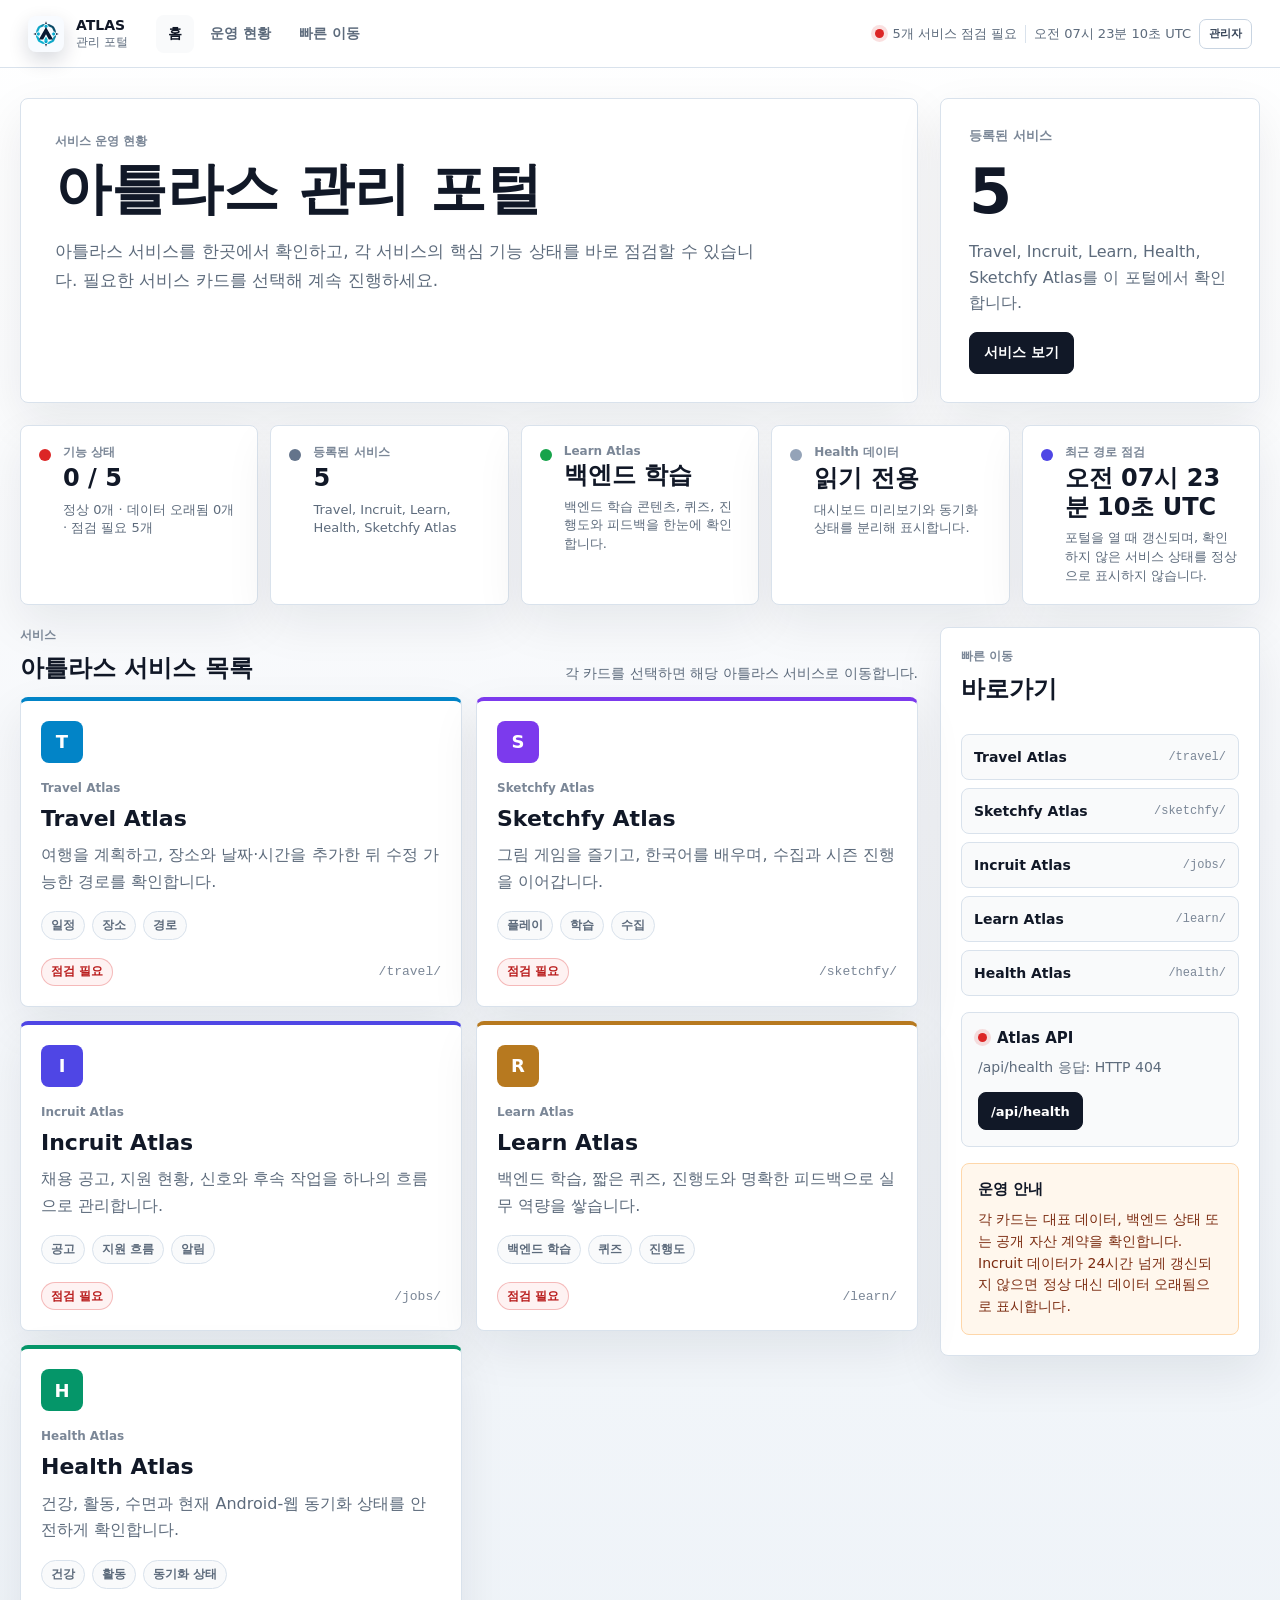
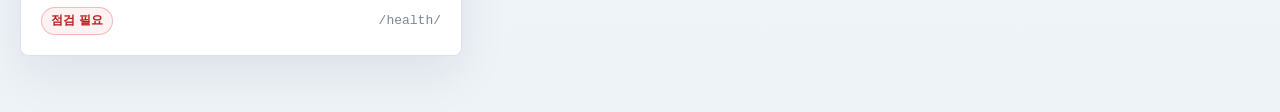
==== commit 61568e3a: "feat: add authenticated Atlas usage audit" ====
--- a/index.html
+++ b/index.html
@@ -5,250 +5,310 @@
     <meta name="viewport" content="width=device-width, initial-scale=1.0" />
     <meta
       name="description"
-      content="Atlas 운영을 한 곳에서 관리하는 통합 포털입니다. Travel, Incruit, 런, Health, Sketchfy Atlas의 상태와 진입 경로를 제공합니다."
+      content="Travel, Incruit, Learn, Health, Sketchfy Atlas 서비스를 한곳에서 관리하는 포털입니다."
     />
-    <title>Atlas Management</title>
+    <title>Atlas Management | 아틀라스 관리 포털</title>
     <link rel="icon" type="image/svg+xml" href="/atlas-mark.svg" />
     <link rel="apple-touch-icon" href="/atlas-mark.png" />
-    <link rel="stylesheet" href="/atlas-management.css" />
-    <link rel="stylesheet" href="/atlas-admin-link.css" />
+    <link rel="stylesheet" href="/atlas-management.css?v=atlas-admin-v1" />
   </head>
   <body>
-    <header class="topbar" aria-label="Atlas Management navigation">
-      <a class="brand" href="/" aria-label="Atlas Management home">
+    <header class="topbar" aria-label="아틀라스 관리 포털 탐색">
+      <a class="brand" href="/" aria-label="Atlas Management 홈">
         <span class="brand-mark" aria-hidden="true"><img src="/atlas-mark.svg" alt="" /></span>
         <span>
           <strong>ATLAS</strong>
-          <small>Management</small>
+          <small>관리 포털</small>
         </span>
       </a>
 
-      <nav class="nav-links" aria-label="Portal sections">
+      <nav class="nav-links" aria-label="포털 섹션">
         <a href="/" aria-current="page">홈</a>
         <a href="#operations">운영 현황</a>
         <a href="#quick-access">빠른 이동</a>
       </nav>
 
-      <div class="topbar-meta" aria-label="System status and administration">
-        <a class="admin-login-link" href="/admin/" aria-label="Atlas 접속 로그 관리자 로그인">관리자 로그인</a>
-        <span class="status-dot" aria-hidden="true"></span>
-        <span>실행 상태</span>
-        <time datetime="2026-07-31T00:00:00+09:00">2026.07.31 00:00 KST</time>
+      <div class="topbar-meta" aria-label="시스템 상태">
+        <span class="status-dot" id="portal-status-dot" aria-hidden="true"></span>
+        <span id="portal-status">서비스 확인 중</span>
+        <time id="checked-at" datetime="">—</time>
+        <button class="admin-login-button" id="admin-login-button" type="button">관리자</button>
       </div>
     </header>
+
+    <dialog class="admin-dialog" id="admin-dialog" aria-labelledby="admin-dialog-title">
+      <div class="admin-dialog-head">
+        <div>
+          <p class="eyebrow">관리자 전용</p>
+          <h2 id="admin-dialog-title">서비스 이용 기록</h2>
+        </div>
+        <button class="admin-close-button" id="admin-close-button" type="button" aria-label="관리자 창 닫기">×</button>
+      </div>
+
+      <form class="admin-login-form" id="admin-login-form">
+        <p>관리자 인증 후 전체 서비스의 접근 IP와 시간을 조회할 수 있습니다.</p>
+        <label>
+          관리자 ID
+          <input id="admin-username" name="username" autocomplete="username" required />
+        </label>
+        <label>
+          비밀번호
+          <input id="admin-password" name="password" type="password" autocomplete="current-password" required />
+        </label>
+        <p class="admin-message" id="admin-login-message" role="alert" aria-live="polite"></p>
+        <button class="admin-primary-button" type="submit">로그인</button>
+      </form>
+
+      <section class="admin-usage" id="admin-usage" hidden aria-label="서비스 이용 기록 조회">
+        <div class="admin-toolbar">
+          <label>서비스
+            <select id="admin-service-filter">
+              <option value="all">전체 서비스</option>
+              <option value="portal">Atlas Management</option>
+              <option value="travel">Travel Atlas</option>
+              <option value="incruit">Incruit Atlas</option>
+              <option value="learn">Learn Atlas</option>
+              <option value="health">Health Atlas</option>
+              <option value="sketchfy">Sketchfy Atlas</option>
+              <option value="world">Archive World</option>
+              <option value="archive">Archive</option>
+              <option value="archiveos">ArchiveOS</option>
+            </select>
+          </label>
+          <label>기간
+            <select id="admin-days-filter">
+              <option value="1">최근 24시간</option>
+              <option value="7" selected>최근 7일</option>
+              <option value="30">최근 30일</option>
+            </select>
+          </label>
+          <button class="admin-secondary-button" id="admin-refresh-button" type="button">새로고침</button>
+          <button class="admin-secondary-button" id="admin-logout-button" type="button">로그아웃</button>
+        </div>
+
+        <div class="admin-summary" aria-label="이용 기록 요약">
+          <article><small>접근 기록</small><strong id="admin-total-count">0</strong></article>
+          <article><small>고유 IP</small><strong id="admin-unique-ip-count">0</strong></article>
+          <article><small>조회 기간</small><strong id="admin-period-label">7일</strong></article>
+        </div>
+
+        <p class="admin-message" id="admin-usage-message" role="status" aria-live="polite"></p>
+        <div class="admin-table-wrap">
+          <table>
+            <thead><tr><th>시간</th><th>IP</th><th>서비스</th><th>기능 경로</th><th>상태</th></tr></thead>
+            <tbody id="admin-usage-rows"></tbody>
+          </table>
+        </div>
+        <div class="admin-pagination">
+          <button class="admin-secondary-button" id="admin-prev-button" type="button">이전</button>
+          <span id="admin-page-label">1 / 1</span>
+          <button class="admin-secondary-button" id="admin-next-button" type="button">다음</button>
+        </div>
+      </section>
+    </dialog>
 
     <main class="shell">
       <section class="hero" aria-labelledby="page-title">
         <div class="hero-copy">
-          <p class="eyebrow">Service Control Desk</p>
-          <h1 id="page-title">Atlas 운영 통합 포털</h1>
+          <p class="eyebrow">서비스 운영 현황</p>
+          <h1 id="page-title">아틀라스 관리 포털</h1>
           <p>
-            각 Atlas 서비스의 현재 상태와 진입 경로를 한 화면에서 확인할 수 있습니다.
-            운영 중인 서비스는 빠르게 점검하고, 문제 상황은 즉시 확인할 수 있습니다.
+            아틀라스 서비스를 한곳에서 확인하고, 각 서비스의 핵심 기능 상태를 바로 점검할 수 있습니다.
+            필요한 서비스 카드를 선택해 계속 진행하세요.
           </p>
         </div>
 
-        <aside class="hero-panel" aria-label="Portal summary">
-          <span class="panel-label">실시간 운영 카운트</span>
+        <aside class="hero-panel" aria-label="포털 요약">
+          <span class="panel-label">등록된 서비스</span>
           <strong>5</strong>
-          <p>Travel, Incruit, 런, Health, Sketchfy Atlas의 운영 현황을 함께 표시합니다.</p>
-          <a href="#services">서비스 목록 보기</a>
+          <p>Travel, Incruit, Learn, Health, Sketchfy Atlas를 이 포털에서 확인합니다.</p>
+          <a href="#services">서비스 보기</a>
         </aside>
       </section>
 
-      <section class="summary-grid" id="operations" aria-label="Atlas operation summary">
-        <article class="summary-card">
-          <span class="summary-icon is-ok" aria-hidden="true"></span>
-          <div>
-            <small>전체 상태</small>
-            <strong>정상</strong>
-            <p>모든 핵심 라우트가 정상 응답 중입니다.</p>
+      <section class="summary-grid" id="operations" aria-label="아틀라스 운영 요약">
+        <article class="summary-card">
+          <span class="summary-icon" id="route-summary-icon" aria-hidden="true"></span>
+          <div>
+            <small>기능 상태</small>
+            <strong id="route-summary">확인 중</strong>
+            <p id="route-summary-detail">아틀라스 서비스 기능 probe 5개를 확인하고 있습니다.</p>
           </div>
         </article>
         <article class="summary-card">
           <span class="summary-icon" aria-hidden="true"></span>
           <div>
-            <small>운영 서비스</small>
-            <strong>5개</strong>
-            <p>Travel, Learn, Health, Incruit, Sketchfy Atlas가 등록되어 있습니다.</p>
+            <small>등록된 서비스</small>
+            <strong>5</strong>
+            <p>Travel, Incruit, Learn, Health, Sketchfy Atlas</p>
           </div>
         </article>
         <article class="summary-card">
           <span class="summary-icon is-running" aria-hidden="true"></span>
           <div>
-            <small>현재 제공</small>
-            <strong>5개</strong>
-            <p>Travel, Learn, Health, Incruit, Sketchfy</p>
+            <small>Learn Atlas</small>
+            <strong>백엔드 학습</strong>
+            <p>백엔드 학습 콘텐츠, 퀴즈, 진행도와 피드백을 한눈에 확인합니다.</p>
           </div>
         </article>
         <article class="summary-card">
           <span class="summary-icon is-idle" aria-hidden="true"></span>
           <div>
-            <small>오류 건수</small>
-            <strong>0개</strong>
-            <p>점검 항목에서 현재 오류는 감지되지 않았습니다.</p>
+            <small>Health 데이터</small>
+            <strong>읽기 전용</strong>
+            <p>대시보드 미리보기와 동기화 상태를 분리해 표시합니다.</p>
           </div>
         </article>
         <article class="summary-card">
           <span class="summary-icon is-clock" aria-hidden="true"></span>
           <div>
-            <small>마지막 갱신</small>
-            <strong>수시</strong>
-            <p>매 배포 사이클에서 갱신됩니다.</p>
+            <small>최근 경로 점검</small>
+            <strong id="last-check-summary">—</strong>
+            <p>포털을 열 때 갱신되며, 확인하지 않은 서비스 상태를 정상으로 표시하지 않습니다.</p>
           </div>
         </article>
       </section>
 
-      <section class="content-layout" aria-label="Atlas services and quick access">
+      <section class="content-layout" aria-label="아틀라스 서비스와 빠른 이동">
         <section class="services" id="services" aria-labelledby="services-title">
           <div class="section-heading">
             <div>
-              <p class="eyebrow">Services</p>
-              <h2 id="services-title">운영 서비스 목록</h2>
+              <p class="eyebrow">서비스</p>
+              <h2 id="services-title">아틀라스 서비스 목록</h2>
             </div>
-            <span>카드 클릭 한 번으로 해당 Atlas로 진입할 수 있습니다.</span>
+            <span>각 카드를 선택하면 해당 아틀라스 서비스로 이동합니다.</span>
           </div>
 
           <div class="service-grid">
-            <a class="service-card travel" href="/travel/" aria-label="Travel Atlas로 이동">
+            <a class="service-card travel" href="/travel/" data-service-id="travel" aria-label="Travel Atlas 열기">
               <span class="service-mark" aria-hidden="true">T</span>
               <div class="service-body">
                 <small>Travel Atlas</small>
                 <h3>Travel Atlas</h3>
-                <p>일정, 좌표, 이동 경로 기반의 여행 운영 서비스를 제공합니다.</p>
-                <ul aria-label="Travel Atlas key metadata">
-                  <li>여행</li>
+                <p>여행을 계획하고, 장소와 날짜·시간을 추가한 뒤 수정 가능한 경로를 확인합니다.</p>
+                <ul aria-label="Travel Atlas 기능">
+                  <li>일정</li>
+                  <li>장소</li>
                   <li>경로</li>
-                  <li>스케줄</li>
-                </ul>
-              </div>
-              <div class="service-meta">
-                <span class="badge">운영 연결</span>
+                </ul>
+              </div>
+              <div class="service-meta">
+                <span class="badge service-state">확인 중</span>
                 <span class="path">/travel/</span>
               </div>
             </a>
 
-            <a class="service-card incruit" href="/jobs/" aria-label="Incruit 채용 공고로 이동">
+            <a class="service-card sketchfy" href="/sketchfy/" data-service-id="sketchfy" aria-label="Sketchfy Atlas 열기">
+              <span class="service-mark" aria-hidden="true">S</span>
+              <div class="service-body">
+                <small>Sketchfy Atlas</small>
+                <h3>Sketchfy Atlas</h3>
+                <p>그림 게임을 즐기고, 한국어를 배우며, 수집과 시즌 진행을 이어갑니다.</p>
+                <ul aria-label="Sketchfy Atlas 기능">
+                  <li>플레이</li>
+                  <li>학습</li>
+                  <li>수집</li>
+                </ul>
+              </div>
+              <div class="service-meta">
+                <span class="badge service-state">확인 중</span>
+                <span class="path">/sketchfy/</span>
+              </div>
+            </a>
+
+            <a class="service-card incruit" href="/jobs/" data-service-id="incruit" aria-label="Incruit Atlas 채용 공고 열기">
               <span class="service-mark" aria-hidden="true">I</span>
               <div class="service-body">
                 <small>Incruit Atlas</small>
                 <h3>Incruit Atlas</h3>
-                <p>채용 공고 수집, 채용 상태 추적, 알림 연동 기능을 제공합니다.</p>
-                <ul aria-label="Incruit Atlas key metadata">
-                  <li>채용</li>
+                <p>채용 공고, 지원 현황, 신호와 후속 작업을 하나의 흐름으로 관리합니다.</p>
+                <ul aria-label="Incruit Atlas 기능">
                   <li>공고</li>
-                  <li>상태</li>
-                </ul>
-              </div>
-              <div class="service-meta">
-                <span class="badge">운영 연결</span>
+                  <li>지원 흐름</li>
+                  <li>알림</li>
+                </ul>
+              </div>
+              <div class="service-meta">
+                <span class="badge service-state">확인 중</span>
                 <span class="path">/jobs/</span>
               </div>
             </a>
 
-            <a class="service-card learn" href="/world/" aria-label="런 Atlas로 이동">
-              <span class="service-mark" aria-hidden="true">L</span>
-              <div class="service-body">
-                <small>런 Atlas</small>
-                <h3>런 Atlas</h3>
-                <p>학습 콘텐츠, 문항 기반 훈련, 결과 추적을 지원하는 아틀라스입니다.</p>
-                <ul aria-label="런 Atlas key metadata">
-                  <li>학습</li>
+            <a class="service-card learn" href="/learn/" data-service-id="learn" aria-label="Learn Atlas 열기">
+              <span class="service-mark" aria-hidden="true">R</span>
+              <div class="service-body">
+                <small>Learn Atlas</small>
+                <h3>Learn Atlas</h3>
+                <p>백엔드 학습, 짧은 퀴즈, 진행도와 명확한 피드백으로 실무 역량을 쌓습니다.</p>
+                <ul aria-label="Learn Atlas 기능">
+                  <li>백엔드 학습</li>
                   <li>퀴즈</li>
-                  <li>피드백</li>
-                </ul>
-              </div>
-              <div class="service-meta">
-                <span class="badge">운영 연결</span>
-                <span class="path">/world/</span>
-              </div>
-            </a>
-
-            <a class="service-card health" href="/health/" aria-label="Health Atlas로 이동">
+                  <li>진행도</li>
+                </ul>
+              </div>
+              <div class="service-meta">
+                <span class="badge service-state">확인 중</span>
+                <span class="path">/learn/</span>
+              </div>
+            </a>
+
+            <a class="service-card health" href="/health/" data-service-id="health" aria-label="Health Atlas 열기">
               <span class="service-mark" aria-hidden="true">H</span>
               <div class="service-body">
                 <small>Health Atlas</small>
                 <h3>Health Atlas</h3>
-                <p>운동·건강 지표와 수면·활동 상태를 통합해 확인할 수 있습니다.</p>
-                <ul aria-label="Health Atlas key metadata">
+                <p>건강, 활동, 수면과 현재 Android-웹 동기화 상태를 안전하게 확인합니다.</p>
+                <ul aria-label="Health Atlas 기능">
                   <li>건강</li>
                   <li>활동</li>
-                  <li>리포트</li>
-                </ul>
-              </div>
-              <div class="service-meta">
-                <span class="badge">운영 연결</span>
+                  <li>동기화 상태</li>
+                </ul>
+              </div>
+              <div class="service-meta">
+                <span class="badge service-state">확인 중</span>
                 <span class="path">/health/</span>
               </div>
             </a>
 
-            <a class="service-card sketchfy" href="/sketchfy/" aria-label="Sketchfy Atlas로 이동">
-              <span class="service-mark" aria-hidden="true">S</span>
-              <div class="service-body">
-                <small>Sketchfy Atlas</small>
-                <h3>Sketchfy Atlas</h3>
-                <p>그림 그리기 게임과 단어 학습을 결합한 Atlas입니다.</p>
-                <ul aria-label="Sketchfy Atlas key metadata">
-                  <li>게임</li>
-                  <li>학습</li>
-                  <li>앨범</li>
-                </ul>
-              </div>
-              <div class="service-meta">
-                <span class="badge">운영 연결</span>
-                <span class="path">/sketchfy/</span>
-              </div>
-            </a>
           </div>
         </section>
 
         <aside class="quick-panel" id="quick-access" aria-labelledby="quick-title">
           <div class="section-heading compact">
             <div>
-              <p class="eyebrow">Quick Access</p>
-              <h2 id="quick-title">빠른 진입 경로</h2>
+              <p class="eyebrow">빠른 이동</p>
+              <h2 id="quick-title">바로가기</h2>
             </div>
           </div>
 
-          <div class="quick-list" aria-label="Quick service links">
+          <div class="quick-list" aria-label="빠른 서비스 링크">
             <a href="/travel/"><span>Travel Atlas</span><em>/travel/</em></a>
-            <a href="/jobs/" aria-label="Incruit 채용 공고 바로 가기"><span>Incruit Atlas</span><em>/jobs/</em></a>
-            <a href="/world/"><span>런 Atlas</span><em>/world/</em></a>
+            <a href="/sketchfy/"><span>Sketchfy Atlas</span><em>/sketchfy/</em></a>
+            <a href="/jobs/" aria-label="Incruit Atlas 채용 공고 열기"><span>Incruit Atlas</span><em>/jobs/</em></a>
+            <a href="/learn/"><span>Learn Atlas</span><em>/learn/</em></a>
             <a href="/health/"><span>Health Atlas</span><em>/health/</em></a>
-            <a href="/sketchfy/"><span>Sketchfy Atlas</span><em>/sketchfy/</em></a>
-          </div>
-
-          <div class="api-card" aria-label="Atlas API status">
+          </div>
+
+          <div class="api-card" aria-label="Atlas API 상태">
             <div>
-              <span class="status-dot" aria-hidden="true"></span>
+              <span class="status-dot" id="api-status-dot" aria-hidden="true"></span>
               <strong>Atlas API</strong>
             </div>
-            <p>API 상태는 운영 체계와 연동되어 실시간으로 점검합니다.</p>
+            <p id="api-status">API 상태를 확인하고 있습니다.</p>
             <a href="/api/health">/api/health</a>
           </div>
 
-          <div class="planned-card" aria-label="ArchiveOS integration plan">
-            <strong>ArchiveOS 연동 계획</strong>
+          <div class="planned-card" aria-label="운영 안내">
+            <strong>운영 안내</strong>
             <p>
-              운영 포털의 하드코딩 상태값을 이벤트 기반 상태로 교체해 실서비스 모니터링 정합성을 높일 예정입니다.
+              각 카드는 대표 데이터, 백엔드 상태 또는 공개 자산 계약을 확인합니다. Incruit 데이터가
+              24시간 넘게 갱신되지 않으면 정상 대신 데이터 오래됨으로 표시합니다.
             </p>
           </div>
         </aside>
       </section>
     </main>
 
-    <script>
-      const smoothAnchorLinks = document.querySelectorAll('.nav-links a[href^="#"], .quick-list a[href^="#"]');
-      smoothAnchorLinks.forEach((link) => {
-        link.addEventListener('click', (event) => {
-          const targetSelector = link.getAttribute('href');
-          if (!targetSelector || targetSelector === '#') return;
-          const target = document.querySelector(targetSelector);
-          if (!target) return;
-          event.preventDefault();
-          target.scrollIntoView({ behavior: 'smooth', block: 'start' });
-        });
-      });
-    </script>
+    <script type="module" src="/atlas-management.js?v=atlas-admin-v1"></script>
   </body>
 </html>
--- a/atlas-management.css
+++ b/atlas-management.css
@@ -143,6 +143,224 @@
   border-left: 1px solid var(--line);
 }
 
+.admin-login-button,
+.admin-close-button,
+.admin-primary-button,
+.admin-secondary-button {
+  border: 0;
+  font: inherit;
+  cursor: pointer;
+}
+
+.admin-login-button {
+  min-height: 30px;
+  padding: 6px 9px;
+  border: 1px solid var(--line-strong);
+  border-radius: 7px;
+  color: #334155;
+  background: #ffffff;
+  font-size: 11px;
+  font-weight: 800;
+}
+
+.admin-login-button:hover,
+.admin-login-button:focus-visible {
+  color: #ffffff;
+  border-color: #0f172a;
+  background: #0f172a;
+}
+
+.admin-dialog {
+  width: min(980px, calc(100% - 28px));
+  max-height: min(820px, calc(100vh - 28px));
+  padding: 0;
+  border: 1px solid var(--line-strong);
+  border-radius: 14px;
+  color: var(--text);
+  background: #ffffff;
+  box-shadow: 0 24px 80px rgba(15, 23, 42, 0.28);
+}
+
+.admin-dialog::backdrop {
+  background: rgba(15, 23, 42, 0.58);
+  backdrop-filter: blur(3px);
+}
+
+.admin-dialog-head {
+  min-height: 76px;
+  padding: 18px 22px;
+  display: flex;
+  align-items: center;
+  justify-content: space-between;
+  gap: 16px;
+  border-bottom: 1px solid var(--line);
+}
+
+.admin-dialog-head h2,
+.admin-dialog-head p {
+  margin: 0;
+}
+
+.admin-close-button {
+  width: 38px;
+  height: 38px;
+  border-radius: 8px;
+  color: #475569;
+  background: #f1f5f9;
+  font-size: 24px;
+  line-height: 1;
+}
+
+.admin-login-form {
+  width: min(420px, calc(100% - 40px));
+  margin: 30px auto 36px;
+  display: grid;
+  gap: 14px;
+}
+
+.admin-login-form > p:first-child {
+  margin: 0 0 4px;
+  color: var(--muted);
+  line-height: 1.6;
+}
+
+.admin-login-form label,
+.admin-toolbar label {
+  display: grid;
+  gap: 6px;
+  color: #334155;
+  font-size: 12px;
+  font-weight: 800;
+}
+
+.admin-login-form input,
+.admin-toolbar select {
+  min-height: 42px;
+  padding: 0 11px;
+  border: 1px solid var(--line-strong);
+  border-radius: 8px;
+  color: var(--text);
+  background: #ffffff;
+  font: inherit;
+}
+
+.admin-primary-button,
+.admin-secondary-button {
+  min-height: 40px;
+  padding: 9px 13px;
+  border-radius: 8px;
+  font-weight: 800;
+}
+
+.admin-primary-button {
+  color: #ffffff;
+  background: #0f766e;
+}
+
+.admin-secondary-button {
+  border: 1px solid var(--line-strong);
+  color: #334155;
+  background: #ffffff;
+}
+
+.admin-message {
+  min-height: 20px;
+  margin: 0;
+  color: #b91c1c;
+  font-size: 12px;
+}
+
+.admin-usage {
+  padding: 20px 22px 24px;
+}
+
+.admin-toolbar {
+  display: grid;
+  grid-template-columns: minmax(180px, 1fr) minmax(150px, 0.7fr) auto auto;
+  gap: 10px;
+  align-items: end;
+}
+
+.admin-summary {
+  margin: 16px 0;
+  display: grid;
+  grid-template-columns: repeat(3, minmax(0, 1fr));
+  gap: 10px;
+}
+
+.admin-summary article {
+  padding: 13px 15px;
+  border: 1px solid var(--line);
+  border-radius: 9px;
+  background: #f8fafc;
+}
+
+.admin-summary small,
+.admin-summary strong {
+  display: block;
+}
+
+.admin-summary small {
+  color: var(--muted);
+  font-size: 11px;
+}
+
+.admin-summary strong {
+  margin-top: 4px;
+  font-size: 22px;
+}
+
+.admin-table-wrap {
+  max-height: 430px;
+  overflow: auto;
+  border: 1px solid var(--line);
+  border-radius: 9px;
+}
+
+.admin-table-wrap table {
+  width: 100%;
+  border-collapse: collapse;
+  font-size: 12px;
+}
+
+.admin-table-wrap th,
+.admin-table-wrap td {
+  padding: 10px 11px;
+  border-bottom: 1px solid #e8eef4;
+  text-align: left;
+  white-space: nowrap;
+}
+
+.admin-table-wrap th {
+  position: sticky;
+  top: 0;
+  z-index: 1;
+  color: #334155;
+  background: #f8fafc;
+}
+
+.admin-table-wrap td:nth-child(4) {
+  max-width: 360px;
+  overflow: hidden;
+  text-overflow: ellipsis;
+}
+
+.admin-empty-row {
+  padding: 28px !important;
+  color: var(--muted);
+  text-align: center !important;
+}
+
+.admin-pagination {
+  margin-top: 12px;
+  display: flex;
+  align-items: center;
+  justify-content: center;
+  gap: 12px;
+  color: var(--muted);
+  font-size: 12px;
+}
+
 .status-dot {
   width: 9px;
   height: 9px;
@@ -636,6 +854,10 @@
     white-space: normal;
   }
 
+  .admin-toolbar {
+    grid-template-columns: repeat(2, minmax(0, 1fr));
+  }
+
   .shell {
     width: min(100% - 24px, 1240px);
     padding: 18px 0 42px;
@@ -691,4 +913,24 @@
     align-items: flex-start;
     flex-direction: column;
   }
-}
+
+  .admin-dialog {
+    width: calc(100% - 12px);
+    max-height: calc(100vh - 12px);
+  }
+
+  .admin-dialog-head,
+  .admin-usage {
+    padding-left: 14px;
+    padding-right: 14px;
+  }
+
+  .admin-login-form {
+    width: calc(100% - 28px);
+  }
+
+  .admin-toolbar,
+  .admin-summary {
+    grid-template-columns: 1fr;
+  }
+}
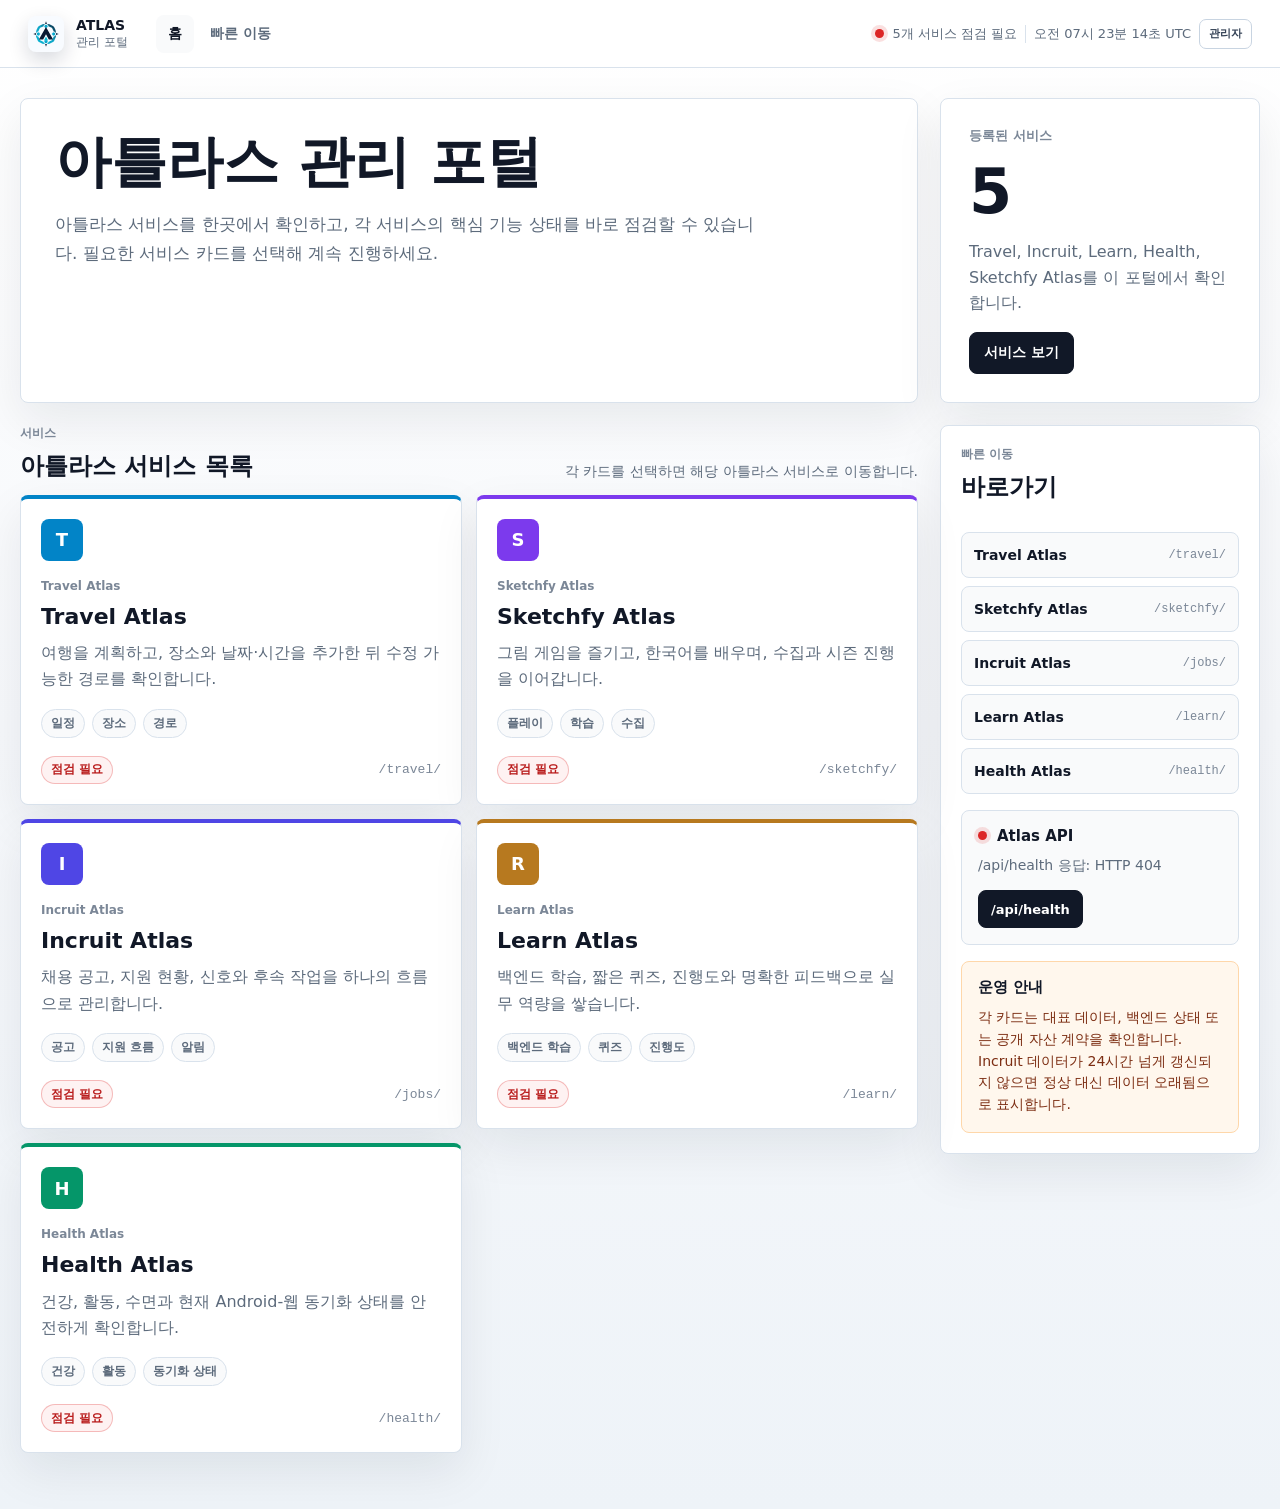
==== commit 395ccacf: "fix: simplify Atlas portal service overview" ====
--- a/index.html
+++ b/index.html
@@ -24,7 +24,6 @@
 
       <nav class="nav-links" aria-label="포털 섹션">
         <a href="/" aria-current="page">홈</a>
-        <a href="#operations">운영 현황</a>
         <a href="#quick-access">빠른 이동</a>
       </nav>
 
@@ -110,7 +109,6 @@
     <main class="shell">
       <section class="hero" aria-labelledby="page-title">
         <div class="hero-copy">
-          <p class="eyebrow">서비스 운영 현황</p>
           <h1 id="page-title">아틀라스 관리 포털</h1>
           <p>
             아틀라스 서비스를 한곳에서 확인하고, 각 서비스의 핵심 기능 상태를 바로 점검할 수 있습니다.
@@ -124,49 +122,6 @@
           <p>Travel, Incruit, Learn, Health, Sketchfy Atlas를 이 포털에서 확인합니다.</p>
           <a href="#services">서비스 보기</a>
         </aside>
-      </section>
-
-      <section class="summary-grid" id="operations" aria-label="아틀라스 운영 요약">
-        <article class="summary-card">
-          <span class="summary-icon" id="route-summary-icon" aria-hidden="true"></span>
-          <div>
-            <small>기능 상태</small>
-            <strong id="route-summary">확인 중</strong>
-            <p id="route-summary-detail">아틀라스 서비스 기능 probe 5개를 확인하고 있습니다.</p>
-          </div>
-        </article>
-        <article class="summary-card">
-          <span class="summary-icon" aria-hidden="true"></span>
-          <div>
-            <small>등록된 서비스</small>
-            <strong>5</strong>
-            <p>Travel, Incruit, Learn, Health, Sketchfy Atlas</p>
-          </div>
-        </article>
-        <article class="summary-card">
-          <span class="summary-icon is-running" aria-hidden="true"></span>
-          <div>
-            <small>Learn Atlas</small>
-            <strong>백엔드 학습</strong>
-            <p>백엔드 학습 콘텐츠, 퀴즈, 진행도와 피드백을 한눈에 확인합니다.</p>
-          </div>
-        </article>
-        <article class="summary-card">
-          <span class="summary-icon is-idle" aria-hidden="true"></span>
-          <div>
-            <small>Health 데이터</small>
-            <strong>읽기 전용</strong>
-            <p>대시보드 미리보기와 동기화 상태를 분리해 표시합니다.</p>
-          </div>
-        </article>
-        <article class="summary-card">
-          <span class="summary-icon is-clock" aria-hidden="true"></span>
-          <div>
-            <small>최근 경로 점검</small>
-            <strong id="last-check-summary">—</strong>
-            <p>포털을 열 때 갱신되며, 확인하지 않은 서비스 상태를 정상으로 표시하지 않습니다.</p>
-          </div>
-        </article>
       </section>
 
       <section class="content-layout" aria-label="아틀라스 서비스와 빠른 이동">
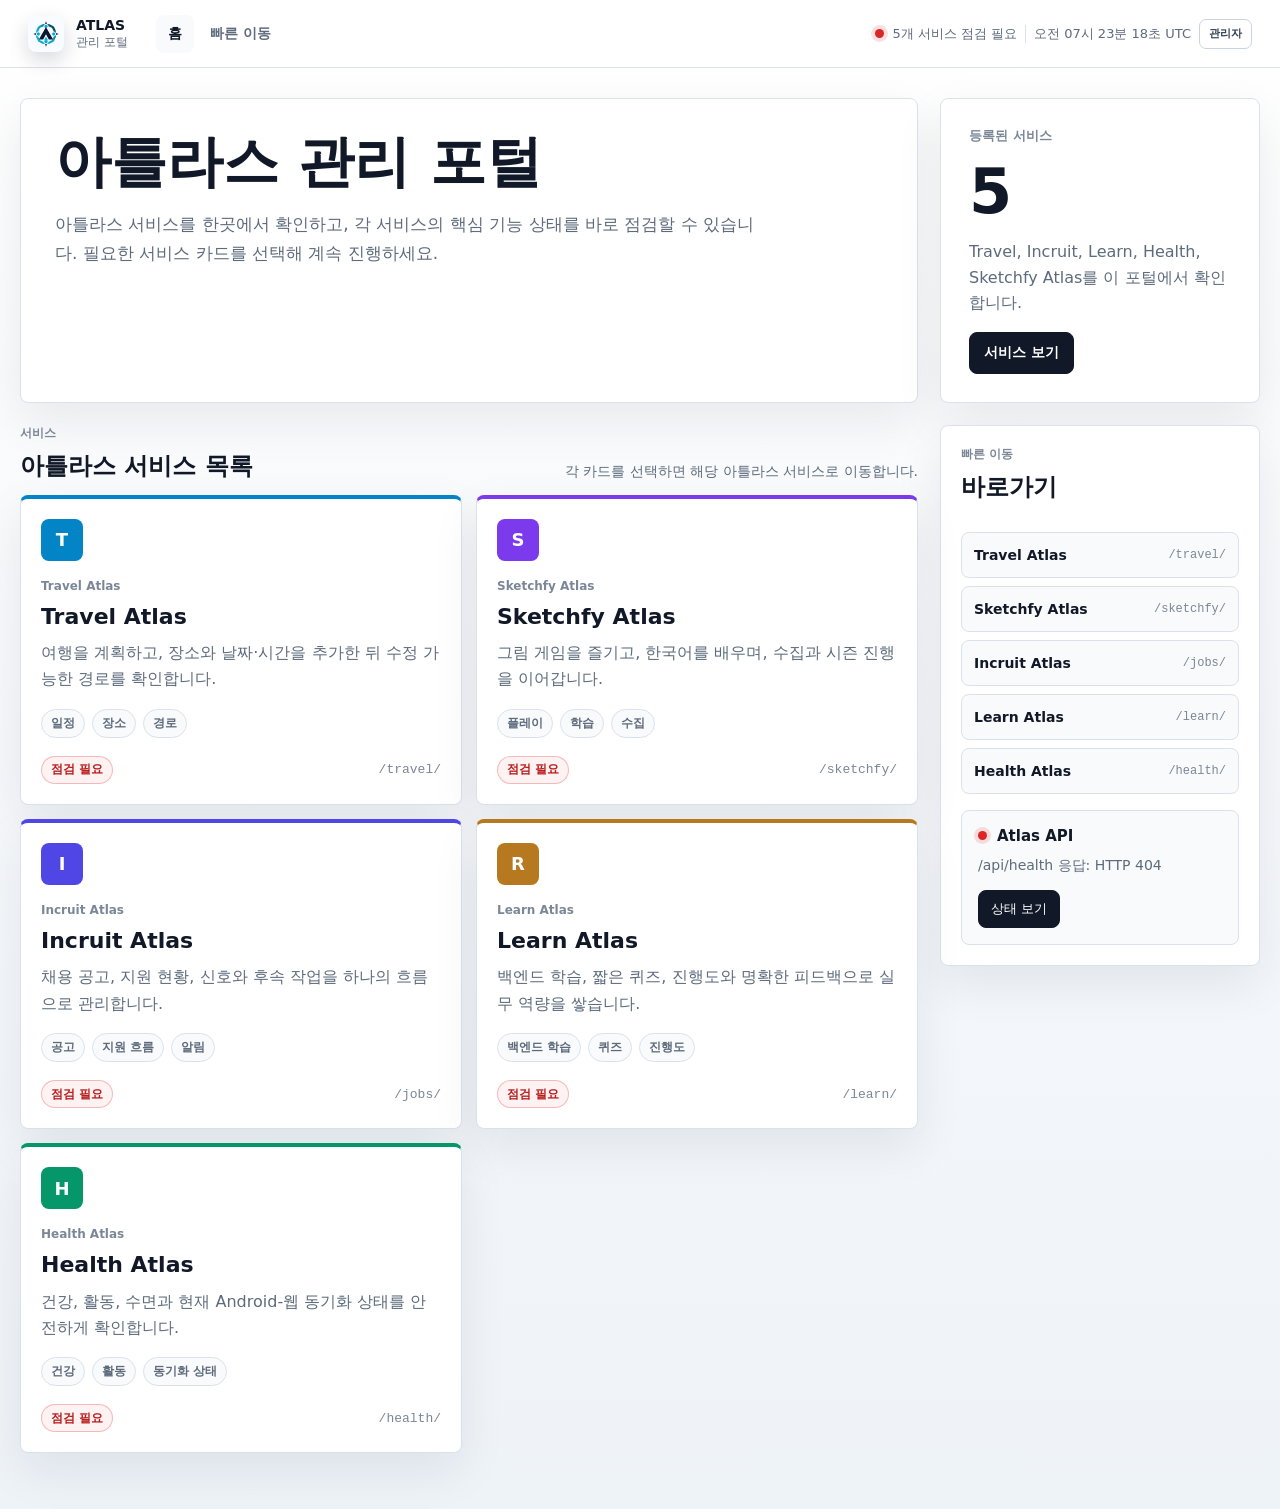
==== commit 41ccd84e: "fix: streamline Atlas portal status UI" ====
--- a/index.html
+++ b/index.html
@@ -3,6 +3,7 @@
   <head>
     <meta charset="UTF-8" />
     <meta name="viewport" content="width=device-width, initial-scale=1.0" />
+    <meta http-equiv="Cache-Control" content="no-cache, no-store, must-revalidate" />
     <meta
       name="description"
       content="Travel, Incruit, Learn, Health, Sketchfy Atlas 서비스를 한곳에서 관리하는 포털입니다."
@@ -10,7 +11,7 @@
     <title>Atlas Management | 아틀라스 관리 포털</title>
     <link rel="icon" type="image/svg+xml" href="/atlas-mark.svg" />
     <link rel="apple-touch-icon" href="/atlas-mark.png" />
-    <link rel="stylesheet" href="/atlas-management.css?v=atlas-admin-v1" />
+    <link rel="stylesheet" href="/atlas-management.css?v=atlas-portal-v2" />
   </head>
   <body>
     <header class="topbar" aria-label="아틀라스 관리 포털 탐색">
@@ -29,7 +30,7 @@
 
       <div class="topbar-meta" aria-label="시스템 상태">
         <span class="status-dot" id="portal-status-dot" aria-hidden="true"></span>
-        <span id="portal-status">서비스 확인 중</span>
+        <span id="portal-status">정상</span>
         <time id="checked-at" datetime="">—</time>
         <button class="admin-login-button" id="admin-login-button" type="button">관리자</button>
       </div>
@@ -148,7 +149,7 @@
                 </ul>
               </div>
               <div class="service-meta">
-                <span class="badge service-state">확인 중</span>
+                <span class="badge service-state">정상</span>
                 <span class="path">/travel/</span>
               </div>
             </a>
@@ -166,7 +167,7 @@
                 </ul>
               </div>
               <div class="service-meta">
-                <span class="badge service-state">확인 중</span>
+                <span class="badge service-state">정상</span>
                 <span class="path">/sketchfy/</span>
               </div>
             </a>
@@ -184,7 +185,7 @@
                 </ul>
               </div>
               <div class="service-meta">
-                <span class="badge service-state">확인 중</span>
+                <span class="badge service-state">정상</span>
                 <span class="path">/jobs/</span>
               </div>
             </a>
@@ -202,7 +203,7 @@
                 </ul>
               </div>
               <div class="service-meta">
-                <span class="badge service-state">확인 중</span>
+                <span class="badge service-state">정상</span>
                 <span class="path">/learn/</span>
               </div>
             </a>
@@ -220,7 +221,7 @@
                 </ul>
               </div>
               <div class="service-meta">
-                <span class="badge service-state">확인 중</span>
+                <span class="badge service-state">정상</span>
                 <span class="path">/health/</span>
               </div>
             </a>
@@ -249,21 +250,24 @@
               <span class="status-dot" id="api-status-dot" aria-hidden="true"></span>
               <strong>Atlas API</strong>
             </div>
-            <p id="api-status">API 상태를 확인하고 있습니다.</p>
-            <a href="/api/health">/api/health</a>
-          </div>
-
-          <div class="planned-card" aria-label="운영 안내">
-            <strong>운영 안내</strong>
-            <p>
-              각 카드는 대표 데이터, 백엔드 상태 또는 공개 자산 계약을 확인합니다. Incruit 데이터가
-              24시간 넘게 갱신되지 않으면 정상 대신 데이터 오래됨으로 표시합니다.
-            </p>
+            <p id="api-status">정상</p>
+            <button class="api-status-button" id="api-status-button" type="button">상태 보기</button>
           </div>
         </aside>
       </section>
     </main>
 
-    <script type="module" src="/atlas-management.js?v=atlas-admin-v1"></script>
+    <dialog class="api-status-dialog" id="api-status-dialog" aria-labelledby="api-status-dialog-title">
+      <div class="api-status-dialog-head">
+        <h2 id="api-status-dialog-title">Atlas API 상태</h2>
+        <button class="api-status-dialog-close" id="api-status-dialog-close" type="button" aria-label="상태 창 닫기">×</button>
+      </div>
+      <div class="api-status-dialog-body">
+        <span class="status-dot" id="api-dialog-status-dot" aria-hidden="true"></span>
+        <p id="api-status-dialog-message">정상</p>
+      </div>
+    </dialog>
+
+    <script type="module" src="/atlas-management.js?v=atlas-portal-v2"></script>
   </body>
 </html>
--- a/atlas-management.css
+++ b/atlas-management.css
@@ -472,7 +472,7 @@
 }
 
 .hero-panel a,
-.api-card a {
+.api-status-button {
   display: inline-flex;
   align-items: center;
   justify-content: center;
@@ -485,6 +485,61 @@
   color: #ffffff;
   font-size: 14px;
   font-weight: 800;
+}
+
+.api-status-button {
+  cursor: pointer;
+  font: inherit;
+}
+
+.api-status-dialog {
+  width: min(430px, calc(100% - 28px));
+  padding: 0;
+  border: 1px solid var(--line-strong);
+  border-radius: 14px;
+  color: var(--text);
+  background: #ffffff;
+  box-shadow: 0 24px 80px rgba(15, 23, 42, 0.28);
+}
+
+.api-status-dialog::backdrop {
+  background: rgba(15, 23, 42, 0.5);
+  backdrop-filter: blur(3px);
+}
+
+.api-status-dialog-head {
+  padding: 18px 20px;
+  display: flex;
+  align-items: center;
+  justify-content: space-between;
+  gap: 16px;
+  border-bottom: 1px solid var(--line);
+}
+
+.api-status-dialog-head h2,
+.api-status-dialog-body p {
+  margin: 0;
+}
+
+.api-status-dialog-close {
+  width: 36px;
+  height: 36px;
+  border: 0;
+  border-radius: 8px;
+  color: #475569;
+  background: #f1f5f9;
+  font: inherit;
+  font-size: 22px;
+  cursor: pointer;
+}
+
+.api-status-dialog-body {
+  padding: 24px 20px 28px;
+  display: flex;
+  align-items: center;
+  gap: 12px;
+  color: var(--muted);
+  line-height: 1.6;
 }
 
 .summary-grid {
@@ -619,7 +674,7 @@
 
 .service-card:focus-visible,
 .hero-panel a:focus-visible,
-.api-card a:focus-visible,
+.api-status-button:focus-visible,
 .quick-list a:focus-visible {
   outline: 3px solid rgba(37, 99, 235, 0.22);
   outline-offset: 3px;
@@ -797,7 +852,7 @@
   line-height: 1.55;
 }
 
-.api-card a {
+.api-status-button {
   min-height: 38px;
   padding: 0 12px;
   font-size: 13px;
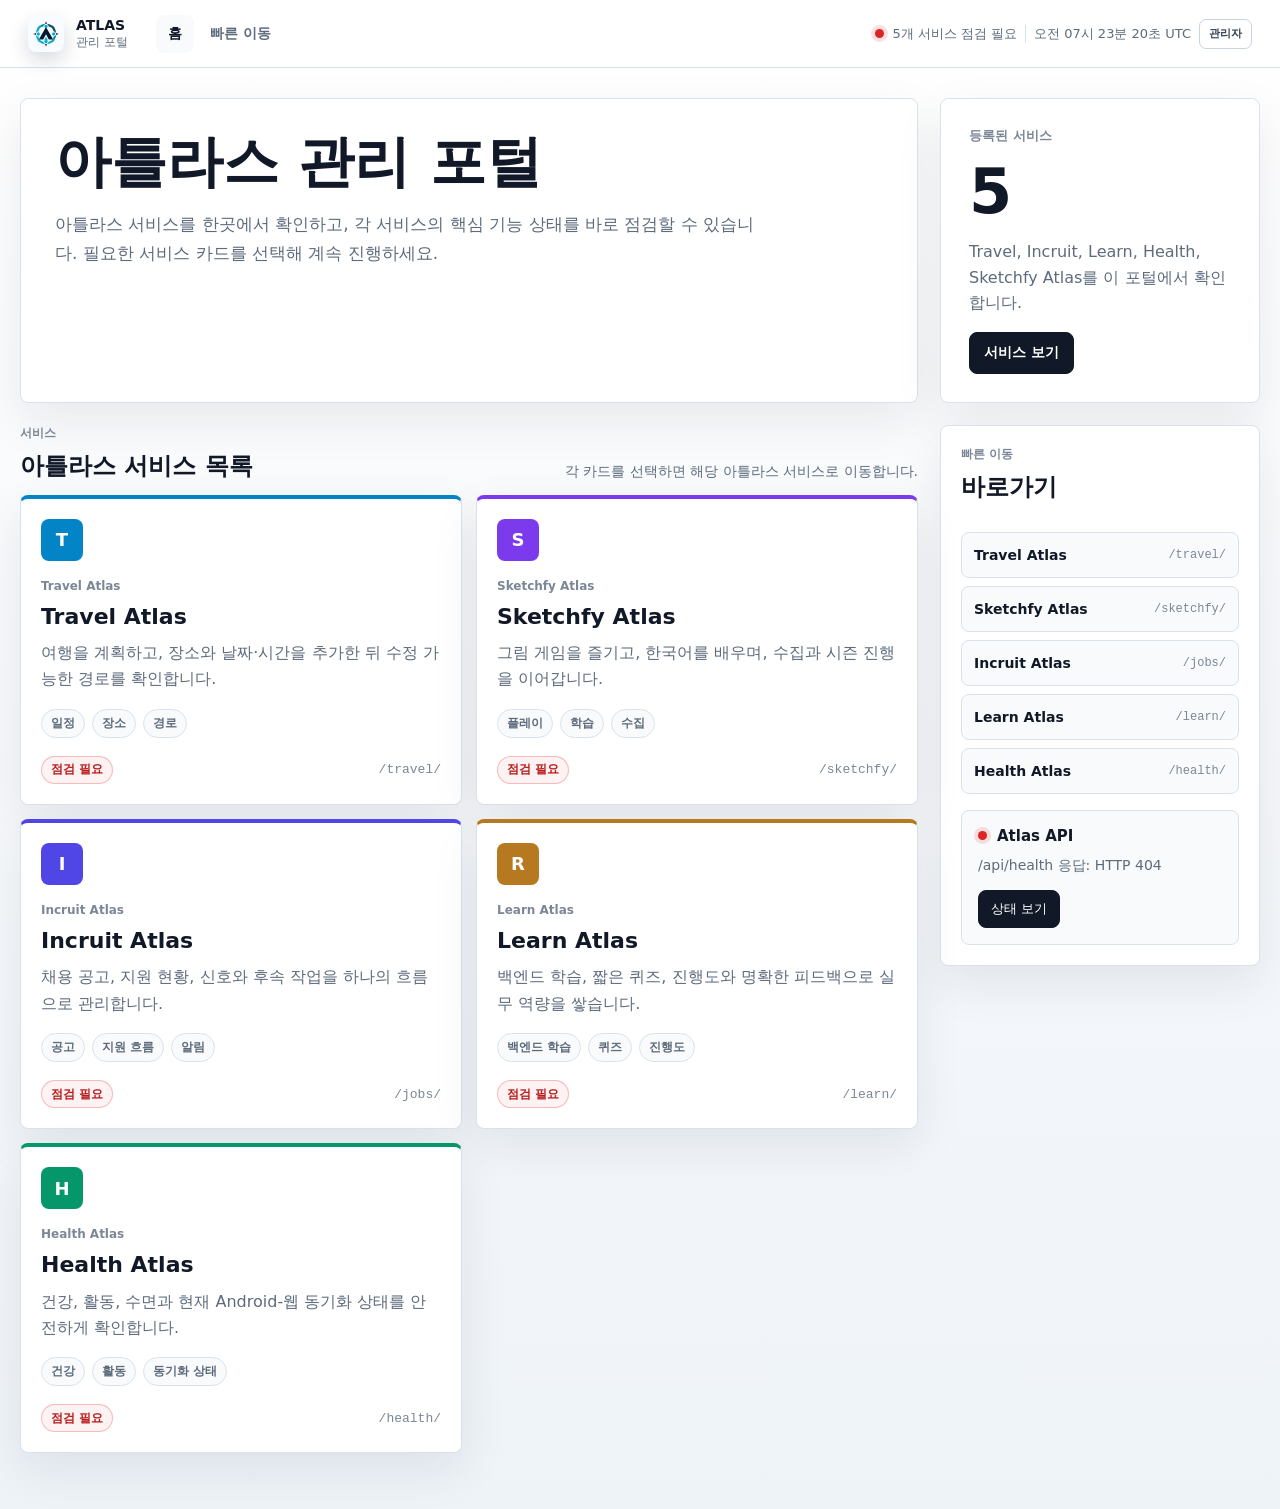
==== commit ca34a157: "fix: label healthy Atlas services as normal" ====
--- a/index.html
+++ b/index.html
@@ -268,6 +268,6 @@
       </div>
     </dialog>
 
-    <script type="module" src="/atlas-management.js?v=atlas-portal-v2"></script>
+    <script type="module" src="/atlas-management.js?v=atlas-portal-v3"></script>
   </body>
 </html>
